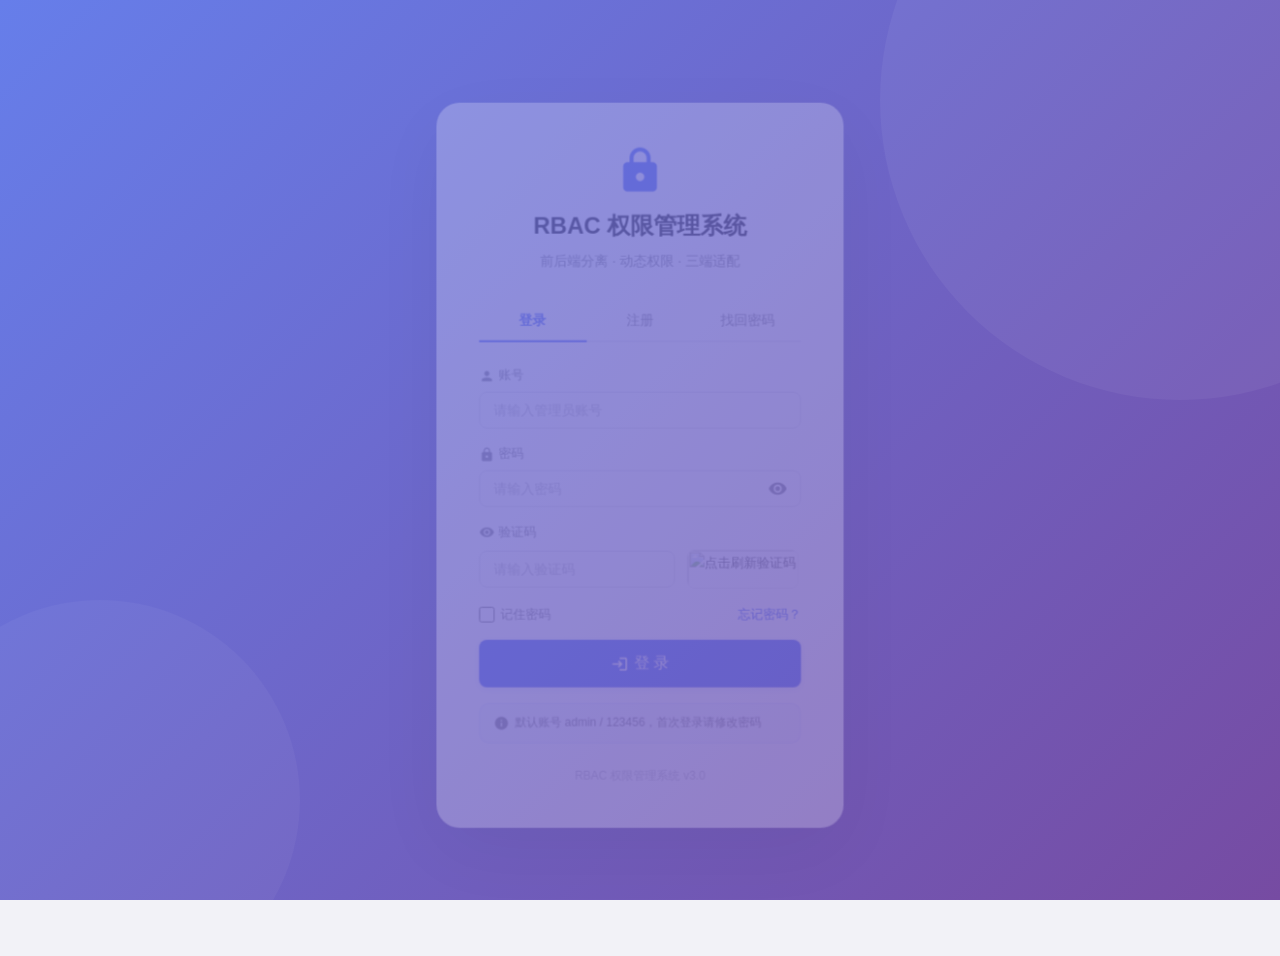
==== pages/home.html @ 3a27c54c "refactor: pc-pages.js 拆分为 7 个独立模块 原 pc-pages.js (1052行) 拆分为：   pc-core.js    — 共享状态、分页器、初始化   pc-hom" ====
<!DOCTYPE html>
<html lang="zh-CN">
<head>
  <meta charset="UTF-8">
  <meta name="viewport" content="width=device-width, initial-scale=1.0, maximum-scale=1.0, user-scalable=no, viewport-fit=cover">
  <meta name="mobile-web-app-capable" content="yes">
  <meta name="apple-mobile-web-app-capable" content="yes">
  <meta name="apple-mobile-web-app-status-bar-style" content="black-translucent">
  <meta name="format-detection" content="telephone=no">
  <title>RBAC 权限管理系统</title>
  <meta http-equiv="Cache-Control" content="no-cache, no-store, must-revalidate">
  <meta http-equiv="Pragma" content="no-cache">
  <meta http-equiv="Expires" content="0">
  <link rel="stylesheet" href="../assets/css/material-icons.css?v=3.0.0">
  <link rel="stylesheet" href="../assets/css/global.css?v=3.0.0">
  <link rel="stylesheet" href="../assets/css/pc.css?v=3.0.0">
  <link rel="stylesheet" href="../assets/css/app.css?v=3.0.0">
  <link rel="stylesheet" href="../assets/css/themes.css?v=3.0.0">
  <script src="../assets/js/apexcharts.min.js"></script>
</head>
<body>

<!-- PC / Pad 端布局 -->
<div class="pc-layout" id="pc-layout">
  <div class="sidebar-overlay" id="sidebar-overlay" onclick="closeSidebar()"></div>
  <aside class="sidebar" id="sidebar">
    <div class="sidebar-brand">
      <h2><i class="mi mi-lg">lock</i> RBAC</h2>
      <p>权限管理系统 v3.0</p>
    </div>
    <nav class="sidebar-nav" id="sidebar-nav"></nav>
    <div class="sidebar-footer">
      <div class="nav-item" onclick="logoutPC()" style="color:rgba(255,255,255,0.5)">
        <span class="nav-icon"><i class="mi mi-sm">logout</i></span><span>退出登录</span>
      </div>
    </div>
  </aside>
  <div class="main-content">
    <div class="topbar">
      <div class="topbar-left" style="display:flex;align-items:center;gap:8px"><button class="sidebar-toggle-btn" id="sidebar-toggle" onclick="toggleSidebar()"><i class="mi">menu</i></button><h1 id="page-title">系统首页</h1></div>
      <div class="topbar-right">
        <button class="theme-toggle-btn" onclick="ThemeSwitcher.toggle()" title="切换主题"><i class="mi">palette</i></button>
        <div class="user-info" id="pc-user-info">
          <div class="user-avatar" id="pc-avatar">A</div>
          <span id="pc-nickname">管理员</span>
          <i class="mi mi-sm" style="margin-left:4px;color:var(--text-tertiary)">expand_more</i>
        </div>
        <div class="user-dropdown" id="user-dropdown">
          <div class="dropdown-item" onclick="pcNavigate(\'mine\')">
            <i class="mi mi-16">account_circle</i>
            <span>个人中心</span>
          </div>
          <div class="dropdown-item" onclick="logoutPC()">
            <i class="mi mi-16" style="color:var(--danger)">logout</i>
            <span>退出登录</span>
          </div>
        </div>
      </div>
    </div>
    <div class="page-content" id="page-content">
      <div class="text-center" style="padding:48px"><div class="spinner" style="margin:0 auto"></div></div>
    </div>
  </div>
</div>

<!-- 手机端 APP 风格布局 -->
<div class="app-shell" id="app-shell">
  <div class="app-navbar">
    <div class="navbar-back" id="navbar-back" style="display:none"><i class="mi mi-light">arrow_back</i></div>
    <div class="navbar-title">首页</div>
    <div class="navbar-action" id="navbar-action" onclick="ThemeSwitcher.showMobileSheet()" style="cursor:pointer"><i class="mi mi-light" style="font-size:20px">palette</i></div>
  </div>
  <div class="app-pages" id="app-pages"></div>
  <div class="app-tabbar" id="app-tabbar"></div>
</div>

<!-- PC 端弹窗容器 -->
<div id="modal-container"></div>

<!-- PC 端主题切换面板 -->
<div class="theme-panel" id="theme-panel">
  <div class="theme-panel-title">选择主题</div>
  <div class="theme-grid" id="theme-grid"></div>
</div>

<script src="../assets/js/core.js?v=3.1.0"></script>
<script src="../assets/js/shared-ops.js?v=3.1.0"></script>
<script src="../assets/js/shared-utils.js?v=3.1.0"></script>
<script src="../assets/js/theme-switcher.js?v=3.1.0"></script>
<script src="../assets/js/modals.js?v=3.1.0"></script>
<script src="../assets/js/app-core.js?v=3.1.0"></script>
<script src="../assets/js/app-home.js?v=3.1.0"></script>
<script src="../assets/js/app-users.js?v=3.1.0"></script>
<script src="../assets/js/app-roles.js?v=3.1.0"></script>
<script src="../assets/js/app-routers.js?v=3.1.0"></script>
<script src="../assets/js/app-mine.js?v=3.1.0"></script>
<script src="../assets/js/app-logs.js?v=3.1.0"></script>
<script src="../assets/js/pc-core.js?v=3.1.0"></script>
<script src="../assets/js/pc-home.js?v=3.1.0"></script>
<script src="../assets/js/pc-users.js?v=3.1.0"></script>
<script src="../assets/js/pc-roles.js?v=3.1.0"></script>
<script src="../assets/js/pc-routers.js?v=3.1.0"></script>
<script src="../assets/js/pc-logs.js?v=3.1.0"></script>
<script src="../assets/js/pc-mine.js?v=3.1.0"></script>
<script src="../assets/js/pc-pages.js?v=3.1.0"></script>
<script>
(function () {
  if (window.innerWidth <= 768) return;

  // 侧边栏开关（支持 Pad 端展开/收起 + 移动端 Drawer）
  window.closeSidebar = function() {
    var sidebar = document.getElementById('sidebar');
    var overlay = document.getElementById('sidebar-overlay');
    if (sidebar) {
      sidebar.classList.remove('open');
      sidebar.classList.remove('expanded');
    }
    if (overlay) overlay.classList.remove('active');
  };
  window.toggleSidebar = function() {
    var sidebar = document.getElementById('sidebar');
    var overlay = document.getElementById('sidebar-overlay');
    if (!sidebar) return;
    var w = window.innerWidth;
    if (w <= 768) {
      // 移动端：Drawer 开关
      var isOpen = sidebar.classList.contains('open');
      if (isOpen) {
        window.closeSidebar();
      } else {
        sidebar.classList.add('open');
        if (overlay) overlay.classList.add('active');
      }
    } else if (w <= 1024) {
      // Pad 端：紧凑 ↔ 完整切换
      sidebar.classList.toggle('expanded');
    }
  };

  var currentUser = null;
  var userRouters = [];

  function init() {
    API.get('login/').then(function(res) {
      if (res.code !== 200) { window.location.href = '../index.html'; return; }
      currentUser = res.data;
      Storage.set('currentUser', currentUser);

      document.getElementById('pc-nickname').textContent = currentUser.nickname || currentUser.username;
      if (currentUser.avatar) {
        document.getElementById('pc-avatar').innerHTML = '<img src="' + escapeHtml(currentUser.avatar) + '" style="width:100%;height:100%;border-radius:50%;object-fit:cover">';
      } else {
        document.getElementById('pc-avatar').textContent = getInitial(currentUser.nickname || currentUser.username);
      }

      if (window.ModalTemplates) ModalTemplates.inject();
      if (window.ThemeSwitcher) {
        var themeGrid = document.getElementById('theme-grid');
        if (themeGrid) {
          themeGrid.innerHTML = window.ThemeSwitcher.themes.map(function (t) {
            var current = window.ThemeSwitcher.get();
            return '<div class="theme-option' + (t.id === current ? ' active' : '') + '" data-theme="' + t.id + '" onclick="ThemeSwitcher.set(\'' + t.id + '\')">'
              + '<div class="theme-dot" style="background:' + t.dot + '"></div>'
              + '<div class="theme-label">' + t.name + '</div>'
              + '</div>';
          }).join('');
        }
      }

      API.get('router/', { action: 'user' }).then(function(rRes) {
        if (rRes.code === 200) {
          userRouters = rRes.data || [];
          window._userRouters = userRouters;
          renderSidebar();
          var first = userRouters.length > 0 ? userRouters[0].router_path : 'home';
          pcNavigate(first);
        }
      });
    });
  }

  function renderSidebar() {
    document.getElementById('sidebar-nav').innerHTML = userRouters.map(function(r) {
      return '<div class="nav-item" data-page="' + r.router_path + '" onclick="pcNavigate(\'' + r.router_path + '\')">'
        + '<span class="nav-icon"><i class="mi">' + (r.icon || 'description') + '</i></span><span>' + escapeHtml(r.router_name) + '</span>'
        + '</div>';
    }).join('');
  }

  window.pcNavigate = function (page) {
    // 导航后自动收起侧边栏（Pad 收起展开态，移动端关闭 Drawer）
    if (window.innerWidth <= 768) window.closeSidebar();
    else if (window.innerWidth <= 1024) document.getElementById('sidebar').classList.remove('expanded');
    document.querySelectorAll('.nav-item').forEach(function(n) {
      n.classList.toggle('active', n.dataset.page === page);
    });
    var route = userRouters.find(function(r) { return r.router_path === page; });
    document.getElementById('page-title').textContent = route ? route.router_name : page;

    var container = document.getElementById('page-content');
    container.innerHTML = '<div class="text-center" style="padding:48px"><div class="spinner" style="margin:0 auto"></div></div>';

    var loaders = {
      home: PCPages.loadHome,
      user: PCPages.loadUser,
      role: PCPages.loadRole,
      router: PCPages.loadRouter,
      mine: PCPages.loadMine,
      log: PCPages.loadLog
    };
    if (loaders[page]) {
      loaders[page](container);
      if (window._checkIconFont) setTimeout(_checkIconFont, 50);
    } else {
      container.innerHTML =
        '<div class="page-404">'
        + '<div class="code">404</div>'
        + '<div class="title">页面不存在</div>'
        + '<div class="desc">你访问的页面不存在或已被移除，请检查地址是否正确。</div>'
        + '<div class="actions">'
        + '<button class="btn btn-primary" onclick="pcNavigate(\'home\')">' + mi('home', 'mi-18') + ' 返回首页</button>'
        + '<button class="btn btn-outline" onclick="history.back()">' + mi('arrow_back', 'mi-18') + ' 返回上一页</button>'
        + '</div></div>';
    }
  };

  window.logoutPC = function () {
    API.post('login/?action=logout').then(function() {}).catch(function() {});
    Storage.remove('currentUser');
    window.location.href = '../index.html';
  };

  init();
})();
</script>

</body>
</html>
---- assets/css/material-icons.css ----
/* Material Icons - 本地字体（离线可用） */
@font-face {
  font-family: 'Material Icons';
  font-style: normal;
  font-weight: 400;
  src: url('../fonts/MaterialIcons-Regular.woff2') format('woff2');
  font-display: block;
}

/* 字体加载失败时的 fallback：隐藏文字，由 JS 注入占位符 */
.mi {
  font-family: 'Material Icons';
  font-weight: normal;
  font-style: normal;
  font-size: 24px;
  line-height: 1;
  letter-spacing: normal;
  text-transform: none;
  display: inline-block;
  white-space: nowrap;
  word-wrap: normal;
  direction: ltr;
  -webkit-font-smoothing: antialiased;
  -moz-osx-font-smoothing: grayscale;
  pointer-events: none;
  text-rendering: optimizeLegibility;
  font-feature-settings: 'liga';
  vertical-align: middle;
  user-select: none;
}

/* 字体未加载时的 fallback 状态 */
.mi-fallback {
  font-family: inherit !important;
  font-style: normal !important;
}

.mi-sm { font-size: 20px; }
.mi-lg { font-size: 32px; }
.mi-xl { font-size: 48px; }
.mi-18 { font-size: 18px; }
.mi-16 { font-size: 16px; }
.mi-14 { font-size: 14px; }
.mi-12 { font-size: 12px; }

.mi-light { color: rgba(255,255,255,0.9); }
.mi-muted { color: var(--text-secondary, #8E8E93); }
.mi-primary { color: var(--primary, #4F6EF7); }
.mi-success { color: var(--success, #34C759); }
.mi-danger { color: var(--danger, #FF3B30); }
.mi-warning { color: var(--warning, #FF9500); }
---- assets/css/global.css ----
/* ============================================
   全局样式 v2.0 - RBAC 权限管理系统
   现代化设计 · 微交互 · 平滑动画
   ============================================ */
:root {
  --primary: #4F6EF7;
  --primary-dark: #3B5DE7;
  --primary-light: #7B95FF;
  --primary-glow: rgba(79, 110, 247, 0.15);
  --success: #34C759;
  --warning: #FF9500;
  --danger: #FF3B30;
  --info: #5AC8FA;
  --text-primary: #1C1C1E;
  --text-secondary: #8E8E93;
  --text-tertiary: #C7C7CC;
  --bg-primary: #F2F2F7;
  --bg-card: #FFFFFF;
  --bg-secondary: #F9F9FB;
  --border: #E5E5EA;
  --border-light: #F0F0F5;
  --shadow-sm: 0 1px 3px rgba(0,0,0,0.06);
  --shadow-md: 0 4px 12px rgba(0,0,0,0.08);
  --shadow-lg: 0 8px 24px rgba(0,0,0,0.12);
  --shadow-glow: 0 4px 20px rgba(79,110,247,0.2);
  --radius-sm: 8px;
  --radius-md: 12px;
  --radius-lg: 16px;
  --radius-xl: 20px;
  --safe-top: env(safe-area-inset-top, 0px);
  --safe-bottom: env(safe-area-inset-bottom, 0px);
  --font: -apple-system, BlinkMacSystemFont, 'Segoe UI', 'PingFang SC', 'Hiragino Sans GB', 'Microsoft YaHei', sans-serif;
  --transition-fast: 0.15s ease;
  --transition-normal: 0.25s ease;
  --transition-smooth: 0.35s cubic-bezier(0.4, 0, 0.2, 1);
}

* {
  margin: 0;
  padding: 0;
  box-sizing: border-box;
  -webkit-tap-highlight-color: transparent;
}

html, body {
  font-family: var(--font);
  font-size: 14px;
  color: var(--text-primary);
  background: var(--bg-primary);
  line-height: 1.6;
  -webkit-font-smoothing: antialiased;
  -moz-osx-font-smoothing: grayscale;
  overflow-x: hidden;
  min-height: 100vh;
}

a { color: var(--primary); text-decoration: none; }
img { max-width: 100%; display: block; }

/* ========== 通用按钮 ========== */
.btn {
  display: inline-flex;
  align-items: center;
  justify-content: center;
  gap: 6px;
  padding: 10px 20px;
  border: none;
  border-radius: var(--radius-sm);
  font-size: 14px;
  font-weight: 500;
  cursor: pointer;
  transition: all var(--transition-normal);
  font-family: var(--font);
  outline: none;
  user-select: none;
  position: relative;
  overflow: hidden;
}
.btn::after {
  content: '';
  position: absolute;
  inset: 0;
  background: rgba(255,255,255,0);
  transition: background var(--transition-fast);
}
.btn:active { transform: scale(0.96); }
.btn:active::after { background: rgba(0,0,0,0.05); }

.btn-primary {
  background: var(--primary);
  color: var(--bg-card);
  box-shadow: 0 2px 8px var(--primary-glow);
}
.btn-primary:hover {
  background: var(--primary-dark);
  box-shadow: 0 4px 16px rgba(79,110,247,0.4);
  transform: translateY(-1px);
}
.btn-primary:active { transform: translateY(0) scale(0.96); }

.btn-success { background: var(--success); color: var(--bg-card); }
.btn-danger {
  background: var(--danger);
  color: var(--bg-card);
  box-shadow: 0 2px 8px rgba(255,59,48,0.25);
}
.btn-danger:hover { box-shadow: 0 4px 16px rgba(255,59,48,0.35); transform: translateY(-1px); }
.btn-warning { background: var(--warning); color: var(--bg-card); }
.btn-outline {
  background: transparent;
  border: 1.5px solid var(--border);
  color: var(--text-primary);
  box-shadow: none;
}
.btn-outline:hover {
  border-color: var(--primary);
  color: var(--primary);
  background: var(--primary-glow);
}
.btn-sm { padding: 6px 12px; font-size: 12px; }
.btn-lg { padding: 14px 28px; font-size: 16px; }
.btn-block { width: 100%; }

/* ========== 表单 ========== */
.form-group { margin-bottom: 16px; }
.form-label {
  display: block;
  font-size: 13px;
  font-weight: 500;
  color: var(--text-secondary);
  margin-bottom: 6px;
}
.form-input, .form-select, .form-textarea {
  width: 100%;
  padding: 10px 14px;
  border: 1.5px solid var(--border);
  border-radius: var(--radius-sm);
  font-size: 14px;
  font-family: var(--font);
  color: var(--text-primary);
  background: var(--bg-card);
  outline: none;
  transition: border-color var(--transition-normal), box-shadow var(--transition-normal);
}
.form-input:focus, .form-select:focus, .form-textarea:focus {
  border-color: var(--primary);
  box-shadow: 0 0 0 3px var(--primary-glow);
}
.form-input::placeholder { color: var(--text-tertiary); }
.form-textarea { min-height: 80px; resize: vertical; }

/* ========== 表格 ========== */
.table-wrap { overflow-x: auto; }
table {
  width: 100%;
  border-collapse: collapse;
  background: var(--bg-card);
  border-radius: var(--radius-md);
  overflow: hidden;
}
th, td {
  padding: 12px 16px;
  text-align: left;
  border-bottom: 1px solid var(--border-light);
}
th {
  background: var(--bg-secondary);
  font-weight: 600;
  font-size: 13px;
  color: var(--text-secondary);
  letter-spacing: 0.3px;
}
td { font-size: 14px; }
tr:last-child td { border-bottom: none; }
tr { transition: background var(--transition-fast); }
tr:hover td { background: rgba(79,110,247,0.03); }

/* ========== 状态标签 ========== */
.badge {
  display: inline-flex;
  align-items: center;
  padding: 3px 10px;
  border-radius: 20px;
  font-size: 12px;
  font-weight: 500;
  white-space: nowrap;
}
.badge-success { background: rgba(52,199,89,0.12); color: var(--success); }
.badge-danger { background: rgba(255,59,48,0.12); color: var(--danger); }
.badge-warning { background: rgba(255,149,0,0.12); color: var(--warning); }
.badge-info { background: rgba(90,200,250,0.12); color: var(--info); }

/* ========== 弹窗遮罩 ========== */
.modal-overlay {
  position: fixed;
  top: 0; left: 0; right: 0; bottom: 0;
  background: rgba(0,0,0,0.4);
  backdrop-filter: blur(8px);
  -webkit-backdrop-filter: blur(8px);
  z-index: 1000;
  display: none;
  align-items: center;
  justify-content: center;
  opacity: 0;
  transition: opacity var(--transition-smooth);
}
.modal-overlay.show { display: flex; opacity: 1; }

.modal {
  background: var(--bg-card);
  border-radius: var(--radius-lg);
  width: 90%;
  max-width: 480px;
  max-height: 85vh;
  overflow: hidden;
  display: flex;
  flex-direction: column;
  box-shadow: var(--shadow-lg);
  transform: scale(0.92) translateY(10px);
  transition: transform var(--transition-smooth);
}
.modal-overlay.show .modal { transform: scale(1) translateY(0); }

.modal-header {
  display: flex;
  align-items: center;
  justify-content: space-between;
  padding: 20px 20px 0;
  flex-shrink: 0;
}
.modal-header h3 { font-size: 18px; font-weight: 600; }
.modal-close {
  width: 32px; height: 32px;
  border: none;
  background: var(--bg-primary);
  border-radius: 50%;
  cursor: pointer;
  font-size: 16px;
  display: flex;
  align-items: center;
  justify-content: center;
  color: var(--text-secondary);
  transition: all var(--transition-fast);
}
.modal-close:hover { background: var(--border); transform: rotate(90deg); }
.modal-body { padding: 20px; overflow-y: auto; flex: 1; }
.modal-footer {
  padding: 0 20px 20px;
  display: flex;
  gap: 10px;
  justify-content: flex-end;
  flex-shrink: 0;
}

/* ========== Toast 提示 ========== */
.toast-container {
  position: fixed;
  top: 80px;
  left: 50%;
  transform: translateX(-50%);
  z-index: 9999;
}
.toast {
  background: rgba(0,0,0,0.8);
  color: var(--bg-card);
  padding: 10px 24px;
  border-radius: 24px;
  font-size: 14px;
  white-space: nowrap;
  animation: toastIn 0.35s cubic-bezier(0.4, 0, 0.2, 1), toastOut 0.3s ease 1.7s forwards;
  margin-bottom: 8px;
  box-shadow: 0 4px 16px rgba(0,0,0,0.2);
}
@keyframes toastIn {
  from { opacity: 0; transform: translateY(-16px) scale(0.9); }
  to { opacity: 1; transform: translateY(0) scale(1); }
}
@keyframes toastOut {
  from { opacity: 1; }
  to { opacity: 0; transform: translateY(-8px); }
}

/* ========== Loading ========== */
.loading-mask {
  position: fixed;
  top: 0; left: 0; right: 0; bottom: 0;
  background: var(--bg-primary);
  opacity: 0.6;
  backdrop-filter: blur(4px);
  z-index: 9998;
  display: none;
  align-items: center;
  justify-content: center;
}
.loading-mask.show { display: flex; }

.spinner {
  width: 36px; height: 36px;
  border: 3px solid var(--border);
  border-top-color: var(--primary);
  border-radius: 50%;
  animation: spin 0.8s linear infinite;
}
@keyframes spin { to { transform: rotate(360deg); } }

/* ========== 分页 ========== */
.pagination {
  display: flex;
  align-items: center;
  justify-content: center;
  gap: 8px;
  padding: 16px 0;
}
.pagination button {
  min-width: 36px;
  height: 36px;
  border: 1px solid var(--border);
  background: var(--bg-card);
  border-radius: var(--radius-sm);
  cursor: pointer;
  font-size: 14px;
  transition: all var(--transition-normal);
}
.pagination button:hover:not(:disabled) {
  border-color: var(--primary);
  color: var(--primary);
}
.pagination button.active {
  background: var(--primary);
  color: var(--bg-card);
  border-color: var(--primary);
}
.pagination button:disabled {
  opacity: 0.4;
  cursor: not-allowed;
}

/* ========== 工具类 ========== */
.flex { display: flex; }
.flex-col { flex-direction: column; }
.flex-wrap { flex-wrap: wrap; }
.items-center { align-items: center; }
.justify-between { justify-content: space-between; }
.justify-center { justify-content: center; }
.gap-8 { gap: 8px; }
.gap-12 { gap: 12px; }
.gap-16 { gap: 16px; }
.text-center { text-align: center; }
.text-sm { font-size: 12px; }
.text-secondary { color: var(--text-secondary); }
.mt-8 { margin-top: 8px; }
.mt-16 { margin-top: 16px; }
.mt-24 { margin-top: 24px; }
.mb-16 { margin-bottom: 16px; }
.hidden { display: none !important; }

/* ========== 操作按钮组 ========== */
.action-btns {
  display: flex;
  gap: 6px;
  flex-wrap: wrap;
}
.action-btns .btn { padding: 4px 10px; font-size: 12px; }

/* ========== 图标选择器 ========== */
.icon-pick-grid {
  display: grid;
  grid-template-columns: repeat(8, 1fr);
  gap: 6px;
  overflow: hidden;
}
.icon-pick-item {
  display: flex;
  align-items: center;
  justify-content: center;
  height: 40px;
  min-width: 0;
  overflow: hidden;
  border-radius: var(--radius-sm);
  border: 1.5px solid var(--border-light);
  cursor: pointer;
  transition: all 0.15s;
  font-size: 18px;
  color: var(--text-secondary);
  background: var(--bg-card);
}
.icon-pick-item:hover {
  border-color: var(--primary);
  color: var(--primary);
  background: var(--primary-glow);
  transform: scale(1.08);
}
.icon-pick-item.active {
  border-color: var(--primary);
  background: var(--primary);
  color: #fff;
  box-shadow: 0 2px 8px rgba(79,110,247,0.3);
}
.icon-pick-trigger {
  display: flex;
  align-items: center;
  gap: 8px;
  padding: 10px 14px;
  border: 1.5px solid var(--border);
  border-radius: var(--radius-sm);
  cursor: pointer;
  font-size: 14px;
  color: var(--text-primary);
  background: var(--bg-card);
  transition: all 0.15s;
}
.icon-pick-trigger:hover {
  border-color: var(--primary);
  background: var(--primary-glow);
}
.icon-pick-trigger i { font-size: 20px; }

/* ========== 选中态高亮 ========== */
::selection {
  background: var(--primary);
  color: #fff;
}

/* ========== 主题切换器 ========== */
.theme-toggle-btn {
  background: transparent;
  border: none;
  color: var(--text-secondary);
  cursor: pointer;
  padding: 8px;
  border-radius: var(--radius-sm);
  transition: all var(--transition-fast);
  display: flex;
  align-items: center;
  justify-content: center;
}
.theme-toggle-btn:hover {
  background: var(--bg-secondary);
  color: var(--primary);
}
.theme-toggle-btn:active {
  transform: scale(0.95);
}

/* ========== 用户下拉菜单 ========== */
.user-info {
  display: flex;
  align-items: center;
  gap: 8px;
  padding: 6px 12px;
  border-radius: var(--radius-md);
  cursor: pointer;
  transition: all var(--transition-fast);
  position: relative;
}
.user-info:hover {
  background: var(--bg-secondary);
}
.user-dropdown {
  position: absolute;
  top: calc(100% + 8px);
  right: 0;
  background: var(--bg-card);
  border-radius: var(--radius-md);
  box-shadow: var(--shadow-lg);
  min-width: 160px;
  padding: 8px;
  opacity: 0;
  visibility: hidden;
  transform: translateY(-8px);
  transition: all var(--transition-smooth);
  z-index: 1000;
  border: 1px solid var(--border-light);
}
.user-info:hover .user-dropdown,
.user-dropdown:hover,
.user-info .user-dropdown.show {
  opacity: 1;
  visibility: visible;
  transform: translateY(0);
}
.dropdown-item {
  display: flex;
  align-items: center;
  gap: 10px;
  padding: 10px 12px;
  border-radius: var(--radius-sm);
  cursor: pointer;
  transition: all var(--transition-fast);
  font-size: 14px;
  color: var(--text-primary);
}
.dropdown-item:hover {
  background: var(--bg-secondary);
  transform: translateX(2px);
}
.dropdown-item i {
  flex-shrink: 0;
}
---- assets/css/pc.css ----
/* ============================================
   PC / Pad 端样式 v2.0
   现代化侧边栏 · 平滑过渡 · 精致细节
   ============================================ */

.app-tabbar,
.app-statusbar,
.app-navbar,
.mobile-only { display: none !important; }

/* ========== PC 布局容器 ========== */
.pc-layout {
  display: flex;
  min-height: 100vh;
}

/* ========== 侧边栏 ========== */
.sidebar {
  width: 260px;
  background: linear-gradient(180deg, #0f0f23 0%, #1a1a3e 50%, #16213e 100%);
  color: #fff;
  display: flex;
  flex-direction: column;
  position: fixed;
  top: 0;
  left: 0;
  bottom: 0;
  z-index: 100;
  transition: width 0.3s cubic-bezier(0.4, 0, 0.2, 1);
  box-shadow: 4px 0 24px rgba(0,0,0,0.15);
}

.sidebar-brand {
  padding: 28px 24px;
  border-bottom: 1px solid rgba(255,255,255,0.06);
  position: relative;
}
.sidebar-brand::after {
  content: '';
  position: absolute;
  bottom: 0;
  left: 24px;
  right: 24px;
  height: 1px;
  background: linear-gradient(90deg, transparent, rgba(255,255,255,0.1), transparent);
}
.sidebar-brand h2 {
  font-size: 20px;
  font-weight: 700;
  letter-spacing: 0.5px;
  background: linear-gradient(135deg, #fff, rgba(255,255,255,0.7));
  -webkit-background-clip: text;
  -webkit-text-fill-color: transparent;
  background-clip: text;
}
.sidebar-brand p {
  font-size: 12px;
  color: rgba(255,255,255,0.35);
  margin-top: 4px;
}

.sidebar-nav {
  flex: 1;
  padding: 16px 12px;
  overflow-y: auto;
  scrollbar-width: none;
}
.sidebar-nav::-webkit-scrollbar { display: none; }

.nav-item {
  display: flex;
  align-items: center;
  gap: 12px;
  padding: 12px 16px;
  border-radius: var(--radius-sm);
  color: rgba(255,255,255,0.55);
  cursor: pointer;
  transition: all 0.2s cubic-bezier(0.4, 0, 0.2, 1);
  margin-bottom: 4px;
  font-size: 14px;
  font-weight: 500;
  user-select: none;
  position: relative;
}
.nav-item:hover {
  background: rgba(255,255,255,0.06);
  color: rgba(255,255,255,0.9);
}
.nav-item.active {
  background: var(--primary);
  color: #fff;
  box-shadow: 0 4px 16px rgba(79,110,247,0.4);
}
.nav-item.active::before {
  content: '';
  position: absolute;
  left: -12px;
  top: 50%;
  transform: translateY(-50%);
  width: 4px;
  height: 24px;
  background: var(--primary-light);
  border-radius: 0 4px 4px 0;
}
.nav-item .nav-icon {
  font-size: 18px;
  width: 24px;
  text-align: center;
  transition: transform 0.2s;
}
.nav-item:hover .nav-icon { transform: scale(1.1); }

.sidebar-footer {
  padding: 16px;
  border-top: 1px solid rgba(255,255,255,0.06);
}

/* ========== 主内容区 ========== */
.main-content {
  flex: 1;
  margin-left: 260px;
  min-height: 100vh;
  display: flex;
  flex-direction: column;
  transition: margin-left 0.3s;
}

/* ========== 顶部栏 ========== */
.topbar {
  height: 68px;
  background: rgba(255,255,255,0.85);
  backdrop-filter: blur(12px);
  -webkit-backdrop-filter: blur(12px);
  border-bottom: 1px solid var(--border-light);
  display: flex;
  align-items: center;
  justify-content: space-between;
  padding: 0 28px;
  position: sticky;
  top: 0;
  z-index: 50;
}
.topbar-left h1 {
  font-size: 18px;
  font-weight: 600;
  color: var(--text-primary);
}
.topbar-right {
  display: flex;
  align-items: center;
  gap: 16px;
}
.user-info {
  display: flex;
  align-items: center;
  gap: 10px;
  padding: 6px 14px;
  border-radius: var(--radius-sm);
  cursor: pointer;
  transition: background var(--transition-fast);
  position: relative;
}
.user-info:hover { background: var(--bg-primary); }
.user-avatar {
  width: 36px; height: 36px;
  border-radius: 50%;
  background: linear-gradient(135deg, var(--primary), var(--primary-light));
  color: #fff;
  display: flex;
  align-items: center;
  justify-content: center;
  font-weight: 600;
  font-size: 14px;
  box-shadow: 0 2px 8px rgba(79,110,247,0.25);
}

/* ========== 内容区 ========== */
.page-content {
  flex: 1;
  padding: 28px;
  animation: fadeInUp 0.4s ease;
}
@keyframes fadeInUp {
  from { opacity: 0; transform: translateY(8px); }
  to { opacity: 1; transform: translateY(0); }
}

/* ========== 页面标题区 ========== */
.page-header {
  display: flex;
  align-items: center;
  justify-content: space-between;
  margin-bottom: 24px;
  flex-wrap: wrap;
  gap: 12px;
}
.page-header h2 {
  font-size: 24px;
  font-weight: 700;
  background: linear-gradient(135deg, var(--text-primary), var(--text-secondary));
  -webkit-background-clip: text;
  -webkit-text-fill-color: transparent;
  background-clip: text;
}
.page-header .subtitle {
  font-size: 13px;
  color: var(--text-secondary);
  margin-top: 2px;
}

/* ========== 搜索筛选区 ========== */
.search-bar {
  display: flex;
  align-items: center;
  gap: 12px;
  margin-bottom: 16px;
  flex-wrap: wrap;
}
.search-bar .form-input { max-width: 280px; }

/* ========== 卡片 ========== */
.card {
  background: var(--bg-card);
  border-radius: var(--radius-md);
  box-shadow: var(--shadow-sm);
  overflow: hidden;
  transition: box-shadow var(--transition-normal);
}
.card:hover { box-shadow: var(--shadow-md); }
.card-header {
  padding: 16px 20px;
  border-bottom: 1px solid var(--border-light);
  font-weight: 600;
  font-size: 15px;
}
.card-body { padding: 20px; }

/* ========== 统计卡片 ========== */
.stats-grid {
  display: grid;
  grid-template-columns: repeat(auto-fill, minmax(200px, 1fr));
  gap: 16px;
  margin-bottom: 24px;
}
.stat-card {
  background: var(--bg-card);
  border-radius: var(--radius-md);
  padding: 24px;
  box-shadow: var(--shadow-sm);
  transition: all 0.3s cubic-bezier(0.4, 0, 0.2, 1);
  position: relative;
  overflow: hidden;
}
.stat-card::before {
  content: '';
  position: absolute;
  top: 0; left: 0; right: 0;
  height: 3px;
  background: linear-gradient(90deg, var(--primary), var(--primary-light));
  opacity: 0;
  transition: opacity var(--transition-normal);
}
.stat-card:hover {
  transform: translateY(-2px);
  box-shadow: var(--shadow-md);
}
.stat-card:hover::before { opacity: 1; }
.stat-card .stat-icon {
  font-size: 28px;
  margin-bottom: 8px;
}
.stat-card .stat-value {
  font-size: 32px;
  font-weight: 700;
  color: var(--text-primary);
  line-height: 1;
}
.stat-card .stat-label {
  font-size: 13px;
  color: var(--text-secondary);
  margin-top: 6px;
}

/* ========== 树形权限选择器 ========== */
.tree-selector { max-height: 300px; overflow-y: auto; }
.tree-item {
  display: flex;
  align-items: center;
  gap: 10px;
  padding: 10px 12px;
  border-radius: var(--radius-sm);
  cursor: pointer;
  transition: background var(--transition-fast);
}
.tree-item:hover { background: var(--bg-primary); }
.tree-item input[type="checkbox"] {
  width: 18px; height: 18px;
  accent-color: var(--primary);
  cursor: pointer;
}

/* ========== 下拉菜单 ========== */
.dropdown {
  position: relative;
  display: inline-block;
}
.dropdown-menu {
  position: absolute;
  top: 100%;
  right: 0;
  min-width: 140px;
  background: var(--bg-card);
  border-radius: var(--radius-sm);
  box-shadow: var(--shadow-lg);
  padding: 4px 0;
  z-index: 200;
  display: none;
  animation: dropdownIn 0.2s ease;
}
.dropdown-menu.show { display: block; }
@keyframes dropdownIn {
  from { opacity: 0; transform: translateY(-4px); }
  to { opacity: 1; transform: translateY(0); }
}
.dropdown-item {
  padding: 10px 16px;
  font-size: 14px;
  cursor: pointer;
  transition: background var(--transition-fast);
}
.dropdown-item:hover { background: var(--bg-primary); }

/* ========== 登录页 ========== */
.login-page {
  min-height: 100vh;
  display: flex;
  align-items: center;
  justify-content: center;
  background: linear-gradient(135deg, #667eea 0%, #764ba2 100%);
  padding: 20px;
}
.login-card {
  background: var(--bg-card);
  border-radius: var(--radius-xl);
  padding: 40px;
  width: 100%;
  max-width: 420px;
  box-shadow: 0 20px 60px rgba(0,0,0,0.15);
}
.login-card h2 {
  text-align: center;
  font-size: 24px;
  margin-bottom: 8px;
}
.login-card .login-subtitle {
  text-align: center;
  color: var(--text-secondary);
  font-size: 14px;
  margin-bottom: 32px;
}
.login-card .btn-primary { margin-top: 8px; }

/* ========== Pad 自适应：紧凑侧边栏 64px ========== */
@media (max-width: 1024px) and (min-width: 769px) {
  .sidebar { width: 64px; }
  .sidebar-brand h2 { font-size: 0; }
  .sidebar-brand p { display: none; }
  .nav-item span:not(.nav-icon) { display: none; }
  .nav-item { justify-content: center; padding: 12px; }
  .nav-item.active::before { display: none; }
  .main-content { margin-left: 64px; }
  .page-content { padding: 16px; }
  .stats-grid { grid-template-columns: repeat(2, 1fr); }
  /* Pad 端展开按钮 */
  .sidebar-toggle-btn {
    display: flex !important;
  }
  /* Pad 端展开为完整侧边栏 */
  .sidebar.expanded {
    width: 280px;
  }
  .sidebar.expanded .sidebar-brand h2 { font-size: 20px; }
  .sidebar.expanded .sidebar-brand p { display: block; }
  .sidebar.expanded .nav-item span:not(.nav-icon) { display: inline; }
  .sidebar.expanded .nav-item { justify-content: flex-start; padding: 12px 16px; }
  .sidebar.expanded .nav-item.active::before { display: block; }
  .sidebar.expanded ~ .main-content { margin-left: 280px; }
}

/* ========== 小屏幕 ========== */
@media (max-width: 768px) {
  .pc-layout { display: none; }
  .pc-only { display: none; }
}

/* ========== 侧边栏 Drawer 模式 (≤768px, 仅移动端) ========== */
@media (max-width: 768px) {
  .sidebar {
    width: 280px;
    transform: translateX(-100%);
    transition: transform 0.3s cubic-bezier(0.4, 0, 0.2, 1);
    z-index: 200;
  }
  .sidebar.open {
    transform: translateX(0);
  }
  .main-content {
    margin-left: 0;
  }
  .sidebar-overlay {
    position: fixed;
    top: 0; left: 0; right: 0; bottom: 0;
    background: rgba(0,0,0,0.45);
    z-index: 199;
    opacity: 0;
    pointer-events: none;
    transition: opacity 0.3s ease;
  }
  .sidebar-overlay.active {
    opacity: 1;
    pointer-events: auto;
  }
  .sidebar-toggle-btn {
    display: flex !important;
  }
}

/* 默认隐藏 hamburger 按钮 */
.sidebar-toggle-btn {
  display: none !important;
  align-items: center;
  justify-content: center;
  width: 40px;
  height: 40px;
  border: none;
  background: transparent;
  color: var(--text-primary);
  font-size: 24px;
  cursor: pointer;
  border-radius: var(--radius-sm);
  transition: background var(--transition-fast);
  -webkit-tap-highlight-color: transparent;
}
.sidebar-toggle-btn:hover {
  background: var(--bg-primary);
}

/* 注：Pad 端（769-1024px）使用上方紧凑侧边栏 64px，点击汉堡按钮展开为 280px */
/* 移动端 Drawer 模式由下方 @media (max-width: 768px) 控制 */

/* ========== 批量操作栏 ========== */
.batch-bar {
  display: flex;
  align-items: center;
  gap: 12px;
  padding: 12px 16px;
  background: var(--primary-glow);
  border: 1px solid rgba(79,110,247,0.2);
  border-radius: var(--radius-md);
  margin-bottom: 16px;
  animation: fadeInUp 0.3s ease;
}
.batch-bar.hidden { display: none; }
.batch-bar .batch-count {
  font-size: 13px;
  color: var(--text-secondary);
  flex: 1;
}
.batch-bar .batch-count strong { color: var(--primary); }

/* ========== 404 页面 ========== */
.page-404 {
  display: flex;
  flex-direction: column;
  align-items: center;
  justify-content: center;
  padding: 60px 24px;
  text-align: center;
  min-height: 60vh;
  animation: fadeInUp 0.5s ease;
}
.page-404 .code {
  font-size: 120px;
  font-weight: 800;
  background: linear-gradient(135deg, var(--primary), var(--primary-light));
  -webkit-background-clip: text;
  -webkit-text-fill-color: transparent;
  background-clip: text;
  line-height: 1;
  margin-bottom: 16px;
  letter-spacing: -4px;
}
.page-404 .title {
  font-size: 24px;
  font-weight: 700;
  color: var(--text-primary);
  margin-bottom: 8px;
}
.page-404 .desc {
  font-size: 15px;
  color: var(--text-secondary);
  margin-bottom: 32px;
  max-width: 400px;
}
.page-404 .actions {
  display: flex;
  gap: 12px;
  flex-wrap: wrap;
  justify-content: center;
}
@media (max-width: 768px) {
  .page-404 .code { font-size: 80px; }
  .page-404 .title { font-size: 20px; }
}

/* ========== 权限级别样式 ========== */
.perm-row {
  display: flex !important;
  align-items: center;
  justify-content: space-between;
  padding: 8px 12px !important;
  gap: 12px;
  flex-wrap: nowrap;
}
.perm-row-header {
  display: flex;
  align-items: center;
  gap: 8px;
  min-width: 0;
  flex-shrink: 1;
}
.perm-router-name {
  white-space: nowrap;
  overflow: hidden;
  text-overflow: ellipsis;
}
.perm-badges {
  display: flex;
  gap: 6px;
  flex-shrink: 0;
}
.perm-badge {
  display: inline-flex;
  align-items: center;
  gap: 3px;
  padding: 2px 8px;
  border-radius: 6px;
  font-size: 12px;
  cursor: pointer;
  user-select: none;
  transition: all 0.15s;
  white-space: nowrap;
}
.perm-badge input[type="checkbox"] {
  width: 13px;
  height: 13px;
  margin: 0;
  cursor: pointer;
}
.perm-view  { background: rgba(0,122,255,0.08); color: var(--primary, #007aff); }
.perm-edit  { background: rgba(255,149,0,0.08); color: var(--warning, #ff9500); }
.perm-delete { background: rgba(255,59,48,0.08); color: var(--danger, #ff3b30); }
.perm-badge:has(input:checked) { font-weight: 600; }
.perm-view:has(input:checked)  { background: rgba(0,122,255,0.18); }
.perm-edit:has(input:checked)  { background: rgba(255,149,0,0.18); }
.perm-delete:has(input:checked) { background: rgba(255,59,48,0.18); }
.perm-badge:has(input:disabled) { opacity: 0.5; cursor: default; }

/* 角色列表权限标签 */
.perm-badge-view   { background: rgba(0,122,255,0.15); color: var(--primary, #007aff); padding: 0 4px; border-radius: 3px; }
.perm-badge-edit   { background: rgba(255,149,0,0.15); color: var(--warning, #ff9500); padding: 0 4px; border-radius: 3px; }
.perm-badge-delete { background: rgba(255,59,48,0.15); color: var(--danger, #ff3b30); padding: 0 4px; border-radius: 3px; }

/* 角色弹窗搜索 */
#form-role-router-search {
  margin-bottom: 8px;
}

/* ========== 头像上传 ========== */
.avatar-hover-mask {
  position: absolute;
  inset: 0;
  border-radius: 50%;
  background: rgba(0,0,0,0.4);
  color: #fff;
  display: flex;
  align-items: center;
  justify-content: center;
  opacity: 0;
  transition: opacity 0.2s;
}
.avatar-wrap:hover .avatar-hover-mask { opacity: 1; }

/* 顶栏头像支持图片 */
#pc-avatar img {
  width: 100%;
  height: 100%;
  border-radius: 50%;
  object-fit: cover;
}
---- assets/css/app.css ----
/* ============================================
   手机端 APP 风格样式 v2.0
   高仿 iOS/Android 原生应用体验
   ============================================ */

@media (min-width: 769px) {
  .mobile-only { display: none !important; }
  .app-shell { display: none !important; }
}

@media (max-width: 768px) {
  html, body {
    overflow: hidden;
    position: fixed;
    width: 100%;
    height: 100%;
    background: var(--bg-primary);
  }

  .pc-layout, .login-page.pc-login { display: none !important; }

  /* ========== APP 外壳 ========== */
  .app-shell {
    display: flex !important;
    flex-direction: column;
    height: 100vh;
    height: 100dvh;
    background: var(--bg-primary);
    position: relative;
    overflow: hidden;
  }

  /* ========== 顶部导航栏 ========== */
  .app-navbar {
    display: flex !important;
    height: 52px;
    background: var(--primary);
    align-items: center;
    justify-content: center;
    padding: 0 16px;
    padding-top: var(--safe-top);
    flex-shrink: 0;
    position: relative;
    box-shadow: 0 2px 12px rgba(0,0,0,0.15);
  }
  .app-navbar .navbar-title {
    color: #fff;
    font-size: 17px;
    font-weight: 600;
    letter-spacing: 0.3px;
  }
  .app-navbar .navbar-back {
    position: absolute;
    left: 8px;
    top: 50%;
    transform: translateY(-50%);
    color: var(--bg-card);
    font-size: 28px;
    font-weight: 300;
    cursor: pointer;
    padding: 8px 12px;
    line-height: 1;
    user-select: none;
    -webkit-tap-highlight-color: transparent;
    transition: opacity 0.15s;
  }
  .app-navbar .navbar-back:active { opacity: 0.6; }
  .app-navbar .navbar-action {
    position: absolute;
    right: 16px;
    top: 50%;
    transform: translateY(-50%);
    color: var(--bg-card);
    font-size: 14px;
    cursor: pointer;
    padding: 4px 8px;
  }

  /* ========== 页面容器 ========== */
  .app-pages {
    flex: 1;
    overflow: hidden;
    position: relative;
  }
  .app-page {
    position: absolute;
    top: 0; left: 0; right: 0; bottom: 0;
    overflow-y: auto;
    overflow-x: hidden;
    -webkit-overflow-scrolling: touch;
    background: var(--bg-primary);
    transform: translateX(100%);
    transition: transform 0.35s cubic-bezier(0.32, 0.72, 0, 1);
    will-change: transform;
    z-index: 0;
  }
  .app-page.active {
    transform: translateX(0);
    z-index: 10;
  }
  .app-page.slide-out {
    transform: translateX(-30%);
    z-index: 1;
  }

  .app-page-content {
    padding: 14px 16px;
    padding-bottom: calc(20px + 60px + var(--safe-bottom));
    min-height: 100%;
  }

  /* ========== 底部 TabBar ========== */
  .app-tabbar {
    display: flex !important;
    align-items: center;
    justify-content: space-around;
    height: 54px;
    padding-bottom: var(--safe-bottom);
    background: var(--tabbar-bg);
    backdrop-filter: blur(20px);
    -webkit-backdrop-filter: blur(20px);
    border-top: 0.5px solid var(--tabbar-border);
    flex-shrink: 0;
    z-index: 50;
  }
  .tab-item {
    flex: 1;
    display: flex;
    flex-direction: column;
    align-items: center;
    justify-content: center;
    gap: 3px;
    cursor: pointer;
    user-select: none;
    padding: 6px 0;
    transition: all 0.2s;
    -webkit-tap-highlight-color: transparent;
    position: relative;
  }
  .tab-item .tab-icon {
    font-size: 22px;
    transition: transform 0.25s cubic-bezier(0.4, 0, 0.2, 1);
  }
  .tab-item .tab-label {
    font-size: 10px;
    color: var(--text-secondary);
    font-weight: 500;
    transition: color 0.2s;
  }
  .tab-item.active .tab-icon {
    transform: scale(1.2);
  }
  .tab-item.active .tab-label {
    color: var(--primary);
    font-weight: 600;
  }
  .tab-item:active .tab-icon {
    transform: scale(0.88);
  }

  /* ========== APP 卡片 ========== */
  .app-card {
    background: var(--bg-card);
    border-radius: var(--radius-lg);
    padding: 16px;
    margin-bottom: 12px;
    box-shadow: 0 1px 4px rgba(0,0,0,0.04);
    transition: transform 0.2s, box-shadow 0.2s;
  }
  .app-card:active { transform: scale(0.98); }
  .app-card-header {
    display: flex;
    align-items: center;
    justify-content: space-between;
    margin-bottom: 12px;
    padding-bottom: 12px;
    border-bottom: 0.5px solid var(--border-light);
  }
  .app-card-header h3 {
    font-size: 16px;
    font-weight: 600;
  }

  /* ========== APP 列表 ========== */
  .app-list {
    background: var(--bg-card);
    border-radius: var(--radius-lg);
    overflow: hidden;
    margin-bottom: 12px;
    box-shadow: 0 1px 4px rgba(0,0,0,0.03);
  }
  .app-list-item {
    display: flex;
    align-items: center;
    padding: 14px 16px;
    border-bottom: 0.5px solid var(--border-light);
    cursor: pointer;
    transition: background 0.1s;
    gap: 12px;
  }
  .app-list-item:last-child { border-bottom: none; }
  .app-list-item:active { background: rgba(0,0,0,0.03); }
  .app-list-item .item-icon {
    font-size: 20px;
    width: 38px;
    height: 38px;
    display: flex;
    align-items: center;
    justify-content: center;
    background: rgba(79,110,247,0.08);
    border-radius: 10px;
    flex-shrink: 0;
  }
  .app-list-item .item-content { flex: 1; min-width: 0; }
  .app-list-item .item-title {
    font-size: 15px;
    font-weight: 500;
    color: var(--text-primary);
  }
  .app-list-item .item-desc {
    font-size: 12px;
    color: var(--text-secondary);
    margin-top: 2px;
    white-space: nowrap;
    overflow: hidden;
    text-overflow: ellipsis;
  }
  .app-list-item .item-arrow {
    color: var(--text-tertiary);
    font-size: 18px;
    flex-shrink: 0;
    font-weight: 300;
  }

  /* ========== APP 表单 ========== */
  .app-form {
    background: var(--bg-card);
    border-radius: var(--radius-lg);
    overflow: hidden;
    margin-bottom: 12px;
    box-shadow: 0 1px 4px rgba(0,0,0,0.03);
  }
  .app-form-item {
    display: flex;
    align-items: center;
    padding: 14px 16px;
    border-bottom: 0.5px solid var(--border-light);
    gap: 12px;
  }
  .app-form-item:last-child { border-bottom: none; }
  .app-form-item .form-label {
    width: 80px;
    flex-shrink: 0;
    font-size: 15px;
    font-weight: 500;
    color: var(--text-primary);
    margin-bottom: 0;
  }
  .app-form-item .form-input,
  .app-form-item .form-select {
    flex: 1;
    border: none;
    text-align: right;
    padding: 0;
    font-size: 15px;
    background: transparent;
    box-shadow: none;
  }
  .app-form-item .form-input:focus,
  .app-form-item .form-select:focus {
    box-shadow: none;
    border: none;
  }

  /* ========== APP 按钮 ========== */
  .app-btn {
    display: flex;
    align-items: center;
    justify-content: center;
    width: 100%;
    height: 50px;
    border: none;
    border-radius: var(--radius-lg);
    font-size: 16px;
    font-weight: 600;
    cursor: pointer;
    font-family: var(--font);
    transition: all 0.2s;
    user-select: none;
  }
  .app-btn:active { transform: scale(0.97); opacity: 0.9; }
  .app-btn-primary {
    background: var(--primary);
    color: var(--bg-card);
    box-shadow: 0 4px 12px rgba(79,110,247,0.3);
  }
  .app-btn-danger {
    background: var(--danger);
    color: var(--bg-card);
    box-shadow: 0 4px 12px rgba(255,59,48,0.25);
  }
  .app-btn-outline {
    background: var(--bg-card);
    border: 1.5px solid var(--border);
    color: var(--text-primary);
  }
  .app-btn-block { width: 100%; }
  .app-btn-sm {
    height: 36px;
    font-size: 14px;
    border-radius: var(--radius-sm);
    width: auto;
    padding: 0 20px;
  }

  /* ========== APP 底部弹出 ========== */
  .app-action-sheet-overlay {
    position: fixed;
    top: 0; left: 0; right: 0; bottom: 0;
    background: rgba(0,0,0,0.45);
    z-index: 9998;
    display: none;
    align-items: flex-end;
    justify-content: center;
    animation: fadeIn 0.25s ease;
  }
  .app-action-sheet-overlay.show { display: flex; }

  .app-action-sheet {
    position: relative;
    width: 100%;
    background: var(--bg-card);
    backdrop-filter: blur(24px);
    -webkit-backdrop-filter: blur(24px);
    border-radius: var(--radius-xl) var(--radius-xl) 0 0;
    padding-bottom: var(--safe-bottom);
    transform: translateY(100%);
    transition: transform 0.35s cubic-bezier(0.32, 0.72, 0, 1);
    max-height: 75vh;
    overflow-y: auto;
  }
  .app-action-sheet-overlay.show .app-action-sheet { transform: translateY(0); }

  .app-action-sheet .sheet-handle {
    width: 36px; height: 4px;
    background: var(--text-tertiary);
    border-radius: 2px;
    margin: 8px auto 12px;
  }
  .app-action-sheet .sheet-title {
    text-align: center;
    font-size: 17px;
    font-weight: 600;
    padding: 0 16px 14px;
  }
  .app-action-sheet .sheet-item {
    display: flex;
    align-items: center;
    justify-content: center;
    padding: 14px 16px;
    font-size: 16px;
    border-top: 0.5px solid var(--border-light);
    cursor: pointer;
    transition: background 0.1s;
  }
  .app-action-sheet .sheet-item:active { background: rgba(0,0,0,0.03); }
  .app-action-sheet .sheet-item.danger { color: var(--danger); }
  .app-action-sheet .sheet-cancel {
    margin-top: 8px;
    background: var(--bg-card);
    padding: 14px;
    text-align: center;
    font-size: 16px;
    font-weight: 600;
    cursor: pointer;
    border-top: 8px solid var(--bg-primary);
  }
  .app-action-sheet .sheet-cancel:active { background: rgba(0,0,0,0.03); }

  /* ========== APP 中心弹窗 ========== */
  .app-dialog-overlay {
    position: fixed;
    top: 0; left: 0; right: 0; bottom: 0;
    background: rgba(0,0,0,0.45);
    z-index: 9999;
    display: none;
    align-items: center;
    justify-content: center;
    padding: 24px;
    animation: fadeIn 0.2s ease;
  }
  .app-dialog-overlay.show { display: flex; }
  .app-dialog {
    width: 100%;
    max-width: 300px;
    background: var(--bg-card);
    backdrop-filter: blur(24px);
    -webkit-backdrop-filter: blur(24px);
    border-radius: 14px;
    overflow: hidden;
    text-align: center;
    animation: dialogPop 0.3s cubic-bezier(0.34, 1.56, 0.64, 1);
  }
  @keyframes dialogPop {
    from { transform: scale(0.8); opacity: 0; }
    to { transform: scale(1); opacity: 1; }
  }
  .app-dialog .dialog-title {
    font-size: 17px;
    font-weight: 600;
    padding: 20px 20px 8px;
  }
  .app-dialog .dialog-content {
    font-size: 14px;
    color: var(--text-secondary);
    padding: 0 20px 20px;
    line-height: 1.5;
  }
  .app-dialog .dialog-actions {
    display: flex;
    border-top: 0.5px solid rgba(0,0,0,0.08);
  }
  .app-dialog .dialog-btn {
    flex: 1;
    padding: 12px;
    font-size: 16px;
    border: none;
    background: transparent;
    cursor: pointer;
    font-family: var(--font);
    font-weight: 500;
    transition: background 0.1s;
  }
  .app-dialog .dialog-btn:active { background: rgba(0,0,0,0.04); }
  .app-dialog .dialog-btn.primary {
    color: var(--primary);
    font-weight: 600;
  }
  .app-dialog .dialog-btn + .dialog-btn {
    border-left: 0.5px solid rgba(0,0,0,0.08);
  }

  /* ========== APP Toast ========== */
  .app-toast {
    position: fixed;
    bottom: calc(90px + var(--safe-bottom, 0px));
    left: 50%;
    transform: translateX(-50%);
    background: rgba(0,0,0,0.8);
    color: var(--bg-card);
    padding: 10px 20px;
    border-radius: 10px;
    font-size: 14px;
    z-index: 9999;
    animation: toastSlideUp 2s ease forwards;
    white-space: nowrap;
    max-width: 80%;
    text-align: center;
    backdrop-filter: blur(12px);
    -webkit-backdrop-filter: blur(12px);
  }
  @keyframes toastSlideUp {
    0% { opacity: 0; transform: translateX(-50%) translateY(20px); }
    12% { opacity: 1; transform: translateX(-50%) translateY(0); }
    85% { opacity: 1; }
    100% { opacity: 0; transform: translateX(-50%) translateY(-8px); }
  }
  /* 多个 Toast 垂直堆叠 */
  .app-toast + .app-toast { margin-top: 8px; }

  /* ========== APP Loading ========== */
  .app-loading {
    position: fixed;
    top: 0; left: 0; right: 0; bottom: 0;
    display: none;
    align-items: center;
    justify-content: center;
    z-index: 9998;
    background: transparent;
  }
  .app-loading.show { display: flex; }
  .app-loading-inner {
    width: 80px;
    height: 80px;
    background: rgba(0,0,0,0.7);
    border-radius: 18px;
    display: flex;
    align-items: center;
    justify-content: center;
  }
  .app-loading .loading-spinner {
    width: 32px; height: 32px;
    border: 3px solid rgba(255,255,255,0.3);
    border-top-color: var(--bg-card);
    border-radius: 50%;
    animation: spin 0.7s linear infinite;
  }

  /* ========== APP 登录页 ========== */
  .app-login {
    min-height: 100vh;
    min-height: 100dvh;
    display: flex;
    flex-direction: column;
    align-items: center;
    justify-content: center;
    background: linear-gradient(180deg, var(--primary) 0%, #6C63FF 100%);
    padding: 24px;
    padding-top: calc(24px + var(--safe-top));
    padding-bottom: calc(24px + var(--safe-bottom));
  }
  .app-login .login-logo {
    font-size: 60px;
    margin-bottom: 16px;
    animation: logoFloat 3s ease-in-out infinite;
  }
  @keyframes logoFloat {
    0%, 100% { transform: translateY(0); }
    50% { transform: translateY(-8px); }
  }
  .app-login .login-title {
    color: var(--bg-card);
    font-size: 26px;
    font-weight: 700;
    margin-bottom: 8px;
    letter-spacing: 0.5px;
  }
  .app-login .login-sub {
    color: rgba(255,255,255,0.65);
    font-size: 14px;
    margin-bottom: 48px;
  }
  .app-login .login-form {
    width: 100%;
    max-width: 340px;
  }
  .app-login .login-input-wrap {
    background: rgba(var(--white-rgb),0.12);
    border-radius: 14px;
    padding: 4px;
    margin-bottom: 14px;
    display: flex;
    align-items: center;
    gap: 10px;
    border: 1px solid rgba(var(--white-rgb),0.1);
    transition: border-color 0.2s, background 0.2s;
  }
  .app-login .login-input-wrap:focus-within {
    background: rgba(var(--white-rgb),0.18);
    border-color: rgba(var(--white-rgb),0.25);
  }
  .app-login .login-input-wrap .input-icon {
    font-size: 18px;
    padding-left: 12px;
    color: rgba(var(--white-rgb),0.6);
  }
  .app-login .login-input {
    flex: 1;
    border: none;
    background: transparent;
    padding: 14px 12px 14px 0;
    font-size: 16px;
    color: var(--bg-card);
    outline: none;
    font-family: var(--font);
  }
  .app-login .login-input::placeholder { color: rgba(255,255,255,0.45); }
  .app-login .login-btn {
    width: 100%;
    height: 52px;
    border: none;
    border-radius: 14px;
    background: var(--bg-card);
    color: var(--primary);
    font-size: 17px;
    font-weight: 700;
    cursor: pointer;
    margin-top: 20px;
    font-family: var(--font);
    transition: all 0.2s;
    box-shadow: 0 4px 20px rgba(0,0,0,0.15);
  }
  .app-login .login-btn:active { transform: scale(0.97); opacity: 0.9; }

  /* ========== 用户卡片 ========== */
  .user-card-app {
    background: var(--bg-card);
    border-radius: var(--radius-lg);
    padding: 16px;
    margin-bottom: 10px;
    display: flex;
    align-items: center;
    gap: 12px;
    box-shadow: 0 1px 4px rgba(0,0,0,0.04);
    transition: transform 0.2s;
  }
  .user-card-app:active { transform: scale(0.98); }
  .user-card-app .user-avatar-app {
    width: 44px; height: 44px;
    border-radius: 50%;
    background: linear-gradient(135deg, var(--primary), var(--primary-light));
    color: var(--bg-card);
    display: flex;
    align-items: center;
    justify-content: center;
    font-weight: 600;
    font-size: 16px;
    flex-shrink: 0;
    box-shadow: 0 2px 8px rgba(79,110,247,0.25);
  }
  .user-card-app .user-info-app { flex: 1; min-width: 0; }
  .user-card-app .user-name-app {
    font-size: 15px;
    font-weight: 600;
  }
  .user-card-app .user-meta-app {
    font-size: 12px;
    color: var(--text-secondary);
    margin-top: 2px;
    white-space: nowrap;
    overflow: hidden;
    text-overflow: ellipsis;
  }
  .user-card-app .user-actions-app {
    display: flex;
    gap: 8px;
    flex-shrink: 0;
  }

  /* ========== 角色权限开关 ========== */
  .role-switch-item {
    display: flex;
    align-items: center;
    justify-content: space-between;
    padding: 12px 16px;
    border-bottom: 0.5px solid var(--border-light);
  }
  .role-switch-item:last-child { border-bottom: none; }
  .switch {
    position: relative;
    width: 51px;
    height: 31px;
    flex-shrink: 0;
  }
  .switch input { opacity: 0; width: 0; height: 0; }
  .switch .slider {
    position: absolute;
    top: 0; left: 0; right: 0; bottom: 0;
    background: var(--border);
    border-radius: 31px;
    cursor: pointer;
    transition: background 0.3s;
  }
  .switch .slider:before {
    content: '';
    position: absolute;
    width: 27px; height: 27px;
    left: 2px;
    bottom: 2px;
    background: var(--bg-card);
    border-radius: 50%;
    transition: transform 0.3s cubic-bezier(0.4, 0, 0.2, 1);
    box-shadow: 0 2px 6px rgba(0,0,0,0.15);
  }
  .switch input:checked + .slider { background: var(--success); }
  .switch input:checked + .slider:before { transform: translateX(20px); }

  /* ========== 我的页面 ========== */
  .mine-header {
    background: linear-gradient(135deg, var(--primary), #6C63FF);
    border-radius: var(--radius-xl);
    padding: 28px 24px;
    margin-bottom: 16px;
    color: #fff;
    text-align: center;
    position: relative;
    overflow: hidden;
  }
  .mine-header::before {
    content: '';
    position: absolute;
    top: -50%;
    right: -30%;
    width: 200px;
    height: 200px;
    background: rgba(var(--white-rgb),0.08);
    border-radius: 50%;
  }
  .mine-avatar {
    width: 68px; height: 68px;
    border-radius: 50%;
    background: rgba(var(--white-rgb),0.2);
    margin: 0 auto 14px;
    display: flex;
    align-items: center;
    justify-content: center;
    font-size: 28px;
    box-shadow: 0 4px 12px rgba(0,0,0,0.1);
  }
  .mine-name {
    font-size: 19px;
    font-weight: 600;
    margin-bottom: 4px;
  }
  .mine-role {
    font-size: 13px;
    opacity: 0.75;
  }

  /* ========== 统计 ========== */
  .app-stats {
    display: grid;
    grid-template-columns: repeat(2, 1fr);
    gap: 10px;
    margin-bottom: 16px;
  }
  .app-stat-card {
    background: var(--bg-card);
    border-radius: var(--radius-lg);
    padding: 18px;
    text-align: center;
    box-shadow: 0 1px 4px rgba(0,0,0,0.04);
    transition: transform 0.2s;
  }
  .app-stat-card:active { transform: scale(0.96); }
  .app-stat-card .stat-num {
    font-size: 28px;
    font-weight: 700;
    color: var(--primary);
    line-height: 1;
  }
  .app-stat-card .stat-name {
    font-size: 12px;
    color: var(--text-secondary);
    margin-top: 6px;
  }

  /* ========== 空状态 ========== */
  .empty-state {
    text-align: center;
    padding: 48px 24px;
    color: var(--text-secondary);
  }
  .empty-state .empty-icon {
    font-size: 48px;
    margin-bottom: 12px;
  }
  .empty-state p { font-size: 14px; }

  /* ========== 搜索框 ========== */
  .app-search {
    background: rgba(118,118,128,0.1);
    border-radius: 12px;
    padding: 10px 14px;
    display: flex;
    align-items: center;
    gap: 8px;
    margin-bottom: 14px;
  }
  .app-search input {
    flex: 1;
    border: none;
    background: transparent;
    font-size: 15px;
    outline: none;
    font-family: var(--font);
    color: var(--text-primary);
  }
  .app-search .search-icon {
    color: var(--text-secondary);
    font-size: 16px;
  }

  /* ========== 移动端图标选择器 ========== */
  .icon-pick-grid {
    grid-template-columns: repeat(6, 1fr);
    gap: 6px;
  }
  .icon-pick-item {
    font-size: 16px;
    border-width: 1.5px;
  }
}

/* ========== 全局动画 ========== */
@keyframes fadeIn {
  from { opacity: 0; }
  to { opacity: 1; }
}
@keyframes spin {
  to { transform: rotate(360deg); }
}

/* ========== 移动端权限级别样式 ========== */
.role-perm-item {
  padding: 10px 16px;
  border-bottom: 0.5px solid var(--border-light);
}
.role-perm-item:last-child { border-bottom: none; }
.role-perm-header {
  display: flex;
  align-items: center;
  justify-content: space-between;
}
.role-perm-header > span {
  font-size: 14px;
  flex: 1;
  min-width: 0;
  overflow: hidden;
  text-overflow: ellipsis;
  white-space: nowrap;
}
.role-perm-levels {
  display: flex;
  gap: 8px;
  margin-top: 8px;
  padding-left: 4px;
}
.perm-lv {
  display: inline-flex;
  align-items: center;
  gap: 3px;
  padding: 2px 10px;
  border-radius: 6px;
  font-size: 12px;
  cursor: pointer;
  user-select: none;
}
.perm-lv input[type="checkbox"] {
  width: 13px;
  height: 13px;
  margin: 0;
  cursor: pointer;
}
.perm-lv:nth-child(1) { background: rgba(0,122,255,0.08); color: var(--perm-view); }
.perm-lv:nth-child(2) { background: rgba(255,149,0,0.08); color: var(--perm-edit); }
.perm-lv:nth-child(3) { background: rgba(255,59,48,0.08); color: var(--perm-delete); }
.perm-lv:has(input:checked) { font-weight: 600; }
.perm-lv:nth-child(1):has(input:checked) { background: rgba(0,122,255,0.18); }
.perm-lv:nth-child(2):has(input:checked) { background: rgba(255,149,0,0.18); }
.perm-lv:nth-child(3):has(input:checked) { background: rgba(255,59,48,0.18); }
.perm-lv:has(input:disabled) { opacity: 0.5; }

/* 权限级别徽章 */
.perm-badge-view   { background: rgba(0,122,255,0.15); color: var(--perm-view); padding: 0 4px; border-radius: 3px; }
.perm-badge-edit   { background: rgba(255,149,0,0.15); color: var(--perm-edit); padding: 0 4px; border-radius: 3px; }
.perm-badge-delete { background: rgba(255,59,48,0.15); color: var(--perm-delete); padding: 0 4px; border-radius: 3px; }

/* 头像上传（手机端） */
.mine-avatar {
  position: relative;
  cursor: pointer;
  overflow: hidden;
}
.mine-avatar-mask {
  position: absolute;
  inset: 0;
  border-radius: 50%;
  background: rgba(0,0,0,0.4);
  color: var(--bg-card);
  display: flex;
  align-items: center;
  justify-content: center;
  opacity: 0;
  transition: opacity 0.2s;
}
.mine-avatar:active .mine-avatar-mask { opacity: 1; }

/* ========== 系统设置 ========== */
.setting-row {
  display: flex;
  align-items: center;
  justify-content: space-between;
  padding: 16px 0;
}
.setting-row + .setting-row { border-top: 1px solid var(--border-light); }
.setting-info { flex: 1; min-width: 0; }
.setting-label {
  display: flex;
  align-items: center;
  gap: 8px;
  font-size: 15px;
  font-weight: 500;
  color: var(--text-primary);
}
.setting-desc {
  font-size: 13px;
  color: var(--text-secondary);
  margin-top: 4px;
}
.toggle-switch {
  position: relative;
  display: inline-block;
  width: 48px;
  height: 26px;
  flex-shrink: 0;
  margin-left: 16px;
}
.toggle-switch input { opacity: 0; width: 0; height: 0; }
.toggle-slider {
  position: absolute;
  cursor: pointer;
  top: 0; left: 0; right: 0; bottom: 0;
  background: var(--border);
  border-radius: 26px;
  transition: background 0.25s;
}
.toggle-slider::before {
  content: '';
  position: absolute;
  height: 20px; width: 20px;
  left: 3px; bottom: 3px;
  background: var(--bg-card);
  border-radius: 50%;
  transition: transform 0.25s;
  box-shadow: 0 1px 3px rgba(0,0,0,0.2);
}
.toggle-switch input:checked + .toggle-slider {
  background: var(--primary);
}
.toggle-switch input:checked + .toggle-slider::before {
  transform: translateX(22px);
}

/* ========== 无限滚动 ========== */
.scroll-sentinel {
  width: 100%;
}
.scroll-loading {
  display: flex;
  align-items: center;
  justify-content: center;
  gap: 8px;
  padding: 16px;
  font-size: 13px;
  color: var(--text-secondary);
}
.scroll-loading .mi.spin {
  animation: spin 1s linear infinite;
}
@keyframes spin {
  from { transform: rotate(0deg); }
  to { transform: rotate(360deg); }
}

@keyframes slideUp {
  from { transform: translateY(100%); opacity: 0; }
  to { transform: translateY(0); opacity: 1; }
}
---- assets/css/themes.css ----
/* ============================================
   主题系统 - 多套配色方案
   通过 data-theme 属性切换
   ============================================ */

/* 主题过渡动画 */
html, body, .sidebar, .app-navbar, .app-statusbar, .app-tabbar,
.btn, .card, .app-card, .nav-item, .stat-card, .form-input, .form-select,
.modal, .app-list-item, .app-form-item, .app-btn, .app-list, .app-form,
.app-action-sheet, .toast, .badge, .tab-item, .mine-header {
  transition: background-color 0.35s ease, color 0.35s ease, border-color 0.35s ease, box-shadow 0.35s ease;
}

/* ========== 1. 默认主题 - 星空蓝 ========== */
:root,
[data-theme="default"] {
  --primary: #4F6EF7;
  --primary-dark: #3B5DE7;
  --primary-light: #7B95FF;
  --primary-rgb: 79, 110, 247;
  --success: #34C759;
  --warning: #FF9500;
  --danger: #FF3B30;
  --info: #5AC8FA;
  --perm-view: #007aff;
  --perm-edit: #ff9500;
  --perm-delete: #ff3b30;
  --white-rgb: 255, 255, 255;
  --text-primary: #1C1C1E;
  --text-secondary: #8E8E93;
  --text-tertiary: #C7C7CC;
  --bg-primary: #F2F2F7;
  --bg-card: #FFFFFF;
  --bg-secondary: #F9F9FB;
  --border: #E5E5EA;
  --border-light: #F0F0F5;
  --sidebar-bg-start: #1a1a2e;
  --sidebar-bg-end: #16213e;
  --sidebar-text: rgba(255,255,255,0.65);
  --sidebar-active-bg: var(--primary);
  --topbar-bg: #FFFFFF;
  --topbar-border: #F0F0F5;
  --login-gradient-start: #667eea;
  --login-gradient-end: #764ba2;
  --navbar-bg: var(--primary);
  --tabbar-bg: rgba(255,255,255,0.95);
  --tabbar-border: rgba(0,0,0,0.08);
  --mine-gradient-start: var(--primary);
  --mine-gradient-end: #6C63FF;
  --shadow-color: rgba(0,0,0,0.08);
}

/* ========== 2. 暗夜主题 ========== */
[data-theme="dark"] {
  --primary: #5E7BFF;
  --primary-dark: #4A65E8;
  --primary-light: #8CA0FF;
  --primary-rgb: 94, 123, 255;
  --success: #30D158;
  --warning: #FFD60A;
  --danger: #FF453A;
  --info: #64D2FF;
  --perm-view: #007aff;
  --perm-edit: #ff9500;
  --perm-delete: #ff3b30;
  --white-rgb: 255, 255, 255;
  --text-primary: #F5F5F7;
  --text-secondary: #98989D;
  --text-tertiary: #636366;
  --bg-primary: #000000;
  --bg-card: #1C1C1E;
  --bg-secondary: #2C2C2E;
  --border: #38383A;
  --border-light: #2C2C2E;
  --sidebar-bg-start: #000000;
  --sidebar-bg-end: #1C1C1E;
  --sidebar-text: rgba(255,255,255,0.55);
  --sidebar-active-bg: var(--primary);
  --topbar-bg: #1C1C1E;
  --topbar-border: #2C2C2E;
  --login-gradient-start: #0A0A1A;
  --login-gradient-end: #1A1A3E;
  --navbar-bg: #1C1C1E;
  --tabbar-bg: rgba(28,28,30,0.95);
  --tabbar-border: rgba(255,255,255,0.06);
  --mine-gradient-start: #1C1C1E;
  --mine-gradient-end: #2C2C2E;
  --shadow-color: rgba(0,0,0,0.3);
}

/* ========== 3. 翡翠绿 ========== */
[data-theme="emerald"] {
  --primary: #10B981;
  --primary-dark: #059669;
  --primary-light: #34D399;
  --primary-rgb: 16, 185, 129;
  --success: #10B981;
  --warning: #F59E0B;
  --danger: #EF4444;
  --info: #06B6D4;
  --perm-view: #007aff;
  --perm-edit: #ff9500;
  --perm-delete: #ff3b30;
  --white-rgb: 255, 255, 255;
  --text-primary: #111827;
  --text-secondary: #6B7280;
  --text-tertiary: #D1D5DB;
  --bg-primary: #F0FDF4;
  --bg-card: #FFFFFF;
  --bg-secondary: #F0FDF4;
  --border: #D1FAE5;
  --border-light: #ECFDF5;
  --sidebar-bg-start: #064E3B;
  --sidebar-bg-end: #065F46;
  --sidebar-text: rgba(255,255,255,0.6);
  --sidebar-active-bg: var(--primary);
  --topbar-bg: #FFFFFF;
  --topbar-border: #ECFDF5;
  --login-gradient-start: #059669;
  --login-gradient-end: #10B981;
  --navbar-bg: #10B981;
  --tabbar-bg: rgba(255,255,255,0.95);
  --tabbar-border: rgba(0,0,0,0.06);
  --mine-gradient-start: #059669;
  --mine-gradient-end: #34D399;
  --shadow-color: rgba(16,185,129,0.1);
}

/* ========== 4. 暖橙主题 ========== */
[data-theme="sunset"] {
  --primary: #F97316;
  --primary-dark: #EA580C;
  --primary-light: #FB923C;
  --primary-rgb: 249, 115, 22;
  --success: #22C55E;
  --warning: #F59E0B;
  --danger: #DC2626;
  --info: #0EA5E9;
  --perm-view: #007aff;
  --perm-edit: #ff9500;
  --perm-delete: #ff3b30;
  --white-rgb: 255, 255, 255;
  --text-primary: #1C1917;
  --text-secondary: #78716C;
  --text-tertiary: #D6D3D1;
  --bg-primary: #FFFBF5;
  --bg-card: #FFFFFF;
  --bg-secondary: #FFF7ED;
  --border: #FED7AA;
  --border-light: #FFEDD5;
  --sidebar-bg-start: #7C2D12;
  --sidebar-bg-end: #9A3412;
  --sidebar-text: rgba(255,255,255,0.6);
  --sidebar-active-bg: var(--primary);
  --topbar-bg: #FFFFFF;
  --topbar-border: #FFEDD5;
  --login-gradient-start: #F97316;
  --login-gradient-end: #FB923C;
  --navbar-bg: #F97316;
  --tabbar-bg: rgba(255,255,255,0.95);
  --tabbar-border: rgba(0,0,0,0.06);
  --mine-gradient-start: #EA580C;
  --mine-gradient-end: #FB923C;
  --shadow-color: rgba(249,115,22,0.1);
}

/* ========== 5. 樱粉主题 ========== */
[data-theme="rose"] {
  --primary: #EC4899;
  --primary-dark: #DB2777;
  --primary-light: #F472B6;
  --primary-rgb: 236, 72, 153;
  --success: #10B981;
  --warning: #F59E0B;
  --danger: #EF4444;
  --info: #8B5CF6;
  --text-primary: #18181B;
  --text-secondary: #71717A;
  --text-tertiary: #D4D4D8;
  --bg-primary: #FFF1F2;
  --bg-card: #FFFFFF;
  --bg-secondary: #FFF1F2;
  --border: #FECDD3;
  --border-light: #FFE4E6;
  --sidebar-bg-start: #831843;
  --sidebar-bg-end: #9D174D;
  --sidebar-text: rgba(255,255,255,0.6);
  --sidebar-active-bg: var(--primary);
  --topbar-bg: #FFFFFF;
  --topbar-border: #FFE4E6;
  --login-gradient-start: #EC4899;
  --login-gradient-end: #F472B6;
  --navbar-bg: #EC4899;
  --tabbar-bg: rgba(255,255,255,0.95);
  --tabbar-border: rgba(0,0,0,0.06);
  --mine-gradient-start: #DB2777;
  --mine-gradient-end: #F472B6;
  --shadow-color: rgba(236,72,153,0.1);
}

/* ========== 6. 薰衣紫 ========== */
[data-theme="violet"] {
  --primary: #8B5CF6;
  --primary-dark: #7C3AED;
  --primary-light: #A78BFA;
  --primary-rgb: 139, 92, 246;
  --success: #10B981;
  --warning: #F59E0B;
  --danger: #EF4444;
  --info: #06B6D4;
  --text-primary: #1E1B4B;
  --text-secondary: #6B7280;
  --text-tertiary: #C4B5FD;
  --bg-primary: #F5F3FF;
  --bg-card: #FFFFFF;
  --bg-secondary: #EDE9FE;
  --border: #DDD6FE;
  --border-light: #EDE9FE;
  --sidebar-bg-start: #2E1065;
  --sidebar-bg-end: #3B0764;
  --sidebar-text: rgba(255,255,255,0.6);
  --sidebar-active-bg: var(--primary);
  --topbar-bg: #FFFFFF;
  --topbar-border: #EDE9FE;
  --login-gradient-start: #7C3AED;
  --login-gradient-end: #A78BFA;
  --navbar-bg: #8B5CF6;
  --tabbar-bg: rgba(255,255,255,0.95);
  --tabbar-border: rgba(0,0,0,0.06);
  --mine-gradient-start: #7C3AED;
  --mine-gradient-end: #A78BFA;
  --shadow-color: rgba(139,92,246,0.1);
}

/* ========== 暗色搜索框 ========== */
[data-theme="dark"] .app-search {
  background: var(--bg-secondary) !important;
}
[data-theme="dark"] .app-search input {
  color: var(--text-primary) !important;
}
[data-theme="dark"] .app-search .search-icon {
  color: var(--text-tertiary) !important;
}

/* 用户卡片暗色 */
[data-theme="dark"] .user-card-app {
  background: var(--bg-card) !important;
  box-shadow: 0 1px 4px rgba(0,0,0,0.2) !important;
}
[data-theme="dark"] .user-card-app .user-name-app { color: var(--text-primary) !important; }
[data-theme="dark"] .user-card-app .user-meta-app { color: var(--text-secondary) !important; }
[data-theme="dark"] .user-card-app .user-actions-app .app-btn-outline {
  background: var(--bg-secondary) !important;
  border-color: var(--border) !important;
  color: var(--text-primary) !important;
}

/* PC 端暗色 */
[data-theme="dark"] .topbar { color: var(--text-primary) !important; }
[data-theme="dark"] .topbar h1 { color: var(--text-primary) !important; }
[data-theme="dark"] .user-info:hover { background: var(--bg-secondary) !important; }
[data-theme="dark"] .user-info span { color: var(--text-primary) !important; }
[data-theme="dark"] .user-dropdown {
  background: var(--bg-card) !important;
  border-color: var(--border) !important;
}
[data-theme="dark"] .dropdown-item { color: var(--text-primary) !important; }
[data-theme="dark"] .dropdown-item:hover { background: var(--bg-secondary) !important; }
[data-theme="dark"] .theme-toggle-btn { color: var(--text-secondary) !important; }
[data-theme="dark"] .theme-toggle-btn:hover { color: var(--primary-light) !important; }

/* 徽章暗色 */
[data-theme="dark"] .badge-info { background: rgba(94,123,255,0.15) !important; color: var(--info) !important; }
[data-theme="dark"] .badge-success { background: rgba(48,209,88,0.15) !important; }
[data-theme="dark"] .badge-danger { background: rgba(255,69,58,0.15) !important; }
[data-theme="dark"] .badge-warning { background: rgba(255,214,10,0.15) !important; }

/* 分页暗色 */
[data-theme="dark"] .pagination button {
  background: var(--bg-card) !important;
  border-color: var(--border) !important;
  color: var(--text-primary) !important;
}
[data-theme="dark"] .pagination button:hover:not(:disabled) {
  border-color: var(--primary-light) !important;
  color: var(--primary-light) !important;
}
[data-theme="dark"] .pagination button.active {
  background: var(--primary) !important;
  border-color: var(--primary) !important;
}

/* PC 登录暗色 */
[data-theme="dark"] .pc-login-card {
  background: var(--bg-card) !important;
}
[data-theme="dark"] .login-tabs { border-bottom-color: var(--border) !important; }
[data-theme="dark"] .login-hint {
  background: rgba(94,123,255,0.08) !important;
  border-color: rgba(94,123,255,0.12) !important;
}

/* 操作按钮组暗色 */
[data-theme="dark"] .action-btns .btn-outline {
  background: var(--bg-secondary) !important;
  border-color: var(--border) !important;
  color: var(--text-primary) !important;
}

/* 离线提示暗色 */
[data-theme="dark"] .offline-tip {
  background: #2C2C2E !important;
}

/* 无限滚动暗色 */
[data-theme="dark"] .scroll-loading {
  color: var(--text-tertiary) !important;
}

/* ========== 暗夜主题特殊覆盖 ========== */
[data-theme="dark"] .sidebar {
  background: linear-gradient(180deg, var(--sidebar-bg-start) 0%, var(--sidebar-bg-end) 100%) !important;
}
[data-theme="dark"] .topbar {
  background: var(--topbar-bg) !important;
  border-color: var(--topbar-border) !important;
  color: var(--text-primary) !important;
}
[data-theme="dark"] .topbar h1 { color: var(--text-primary) !important; }
[data-theme="dark"] .user-info:hover { background: var(--bg-secondary) !important; }
[data-theme="dark"] .user-info span { color: var(--text-primary) !important; }
[data-theme="dark"] .card, [data-theme="dark"] .stat-card,
[data-theme="dark"] .app-card, [data-theme="dark"] .app-list,
[data-theme="dark"] .app-form, [data-theme="dark"] .modal {
  background: var(--bg-card) !important;
  color: var(--text-primary) !important;
}
[data-theme="dark"] th {
  background: var(--bg-secondary) !important;
  color: var(--text-secondary) !important;
}
[data-theme="dark"] td { color: var(--text-primary) !important; }
[data-theme="dark"] tr:hover td { background: rgba(94,123,255,0.06) !important; }
[data-theme="dark"] .form-input, [data-theme="dark"] .form-select {
  background: var(--bg-secondary) !important;
  border-color: var(--border) !important;
  color: var(--text-primary) !important;
}
[data-theme="dark"] .app-list-item:active { background: var(--bg-secondary) !important; }
[data-theme="dark"] .app-form-item { border-color: var(--border) !important; }
[data-theme="dark"] .app-list-item { border-color: var(--border) !important; }
[data-theme="dark"] .search-bar .form-input { background: var(--bg-secondary) !important; }
[data-theme="dark"] .app-navbar { background: var(--navbar-bg) !important; }
[data-theme="dark"] .app-statusbar { background: var(--navbar-bg) !important; }
[data-theme="dark"] .mine-header {
  background: linear-gradient(135deg, var(--mine-gradient-start), var(--mine-gradient-end)) !important;
}
[data-theme="dark"] .app-action-sheet {
  background: rgba(28,28,30,0.97) !important;
  color: var(--text-primary) !important;
}
[data-theme="dark"] .app-action-sheet .sheet-item { border-color: var(--border) !important; }
[data-theme="dark"] .app-action-sheet .sheet-cancel {
  background: var(--bg-card) !important;
  border-color: var(--bg-primary) !important;
}
[data-theme="dark"] .app-dialog {
  background: rgba(44,44,46,0.97) !important;
  color: var(--text-primary) !important;
}
[data-theme="dark"] .app-dialog .dialog-btn { color: var(--primary-light) !important; }
[data-theme="dark"] .app-dialog .dialog-btn + .dialog-btn { border-color: var(--border) !important; }
[data-theme="dark"] .app-dialog .dialog-actions { border-color: var(--border) !important; }
[data-theme="dark"] .app-stat-card { background: var(--bg-card) !important; }
[data-theme="dark"] .app-stat-card .stat-num { color: var(--primary-light) !important; }
[data-theme="dark"] .app-login {
  background: linear-gradient(180deg, var(--login-gradient-start), var(--login-gradient-end)) !important;
}

/* ========== 暗色模式 — 移动端补充适配 ========== */

/* 底部 Tab 栏 */
[data-theme="dark"] .app-tabbar {
  background: rgba(28,28,30,0.95) !important;
  border-top-color: rgba(255,255,255,0.06) !important;
}
[data-theme="dark"] .tab-item .tab-label { color: var(--text-secondary) !important; }
[data-theme="dark"] .tab-item.active .tab-label { color: var(--primary-light) !important; }

/* 卡片 & 列表 & 表单 */
[data-theme="dark"] .app-card {
  background: var(--bg-card) !important;
  box-shadow: 0 1px 4px rgba(0,0,0,0.2) !important;
}
[data-theme="dark"] .app-card-header h3 { color: var(--text-primary) !important; }
[data-theme="dark"] .app-card-header { border-bottom-color: var(--border) !important; }
[data-theme="dark"] .app-list {
  background: var(--bg-card) !important;
  box-shadow: 0 1px 4px rgba(0,0,0,0.2) !important;
}
[data-theme="dark"] .app-list-item { border-bottom-color: var(--border) !important; }
[data-theme="dark"] .app-list-item:active { background: var(--bg-secondary) !important; }
[data-theme="dark"] .app-list-item .item-title { color: var(--text-primary) !important; }
[data-theme="dark"] .app-list-item .item-desc { color: var(--text-secondary) !important; }
[data-theme="dark"] .app-list-item .item-arrow { color: var(--text-tertiary) !important; }
[data-theme="dark"] .app-list-item .item-icon { background: rgba(94,123,255,0.12) !important; }
[data-theme="dark"] .app-form {
  background: var(--bg-card) !important;
  box-shadow: 0 1px 4px rgba(0,0,0,0.2) !important;
}
[data-theme="dark"] .app-form-item { border-bottom-color: var(--border) !important; }

/* 统计卡片 */
[data-theme="dark"] .app-stat-card {
  background: var(--bg-card) !important;
  box-shadow: 0 1px 4px rgba(0,0,0,0.2) !important;
}
[data-theme="dark"] .app-stat-card .stat-name { color: var(--text-secondary) !important; }

/* 内容区背景 */
[data-theme="dark"] .app-page-content { background: var(--bg-primary) !important; }

/* 移动端表单输入 */
[data-theme="dark"] .app-form-input,
[data-theme="dark"] .app-form-item input,
[data-theme="dark"] .app-form-item select,
[data-theme="dark"] .app-form-item textarea {
  background: var(--bg-secondary) !important;
  color: var(--text-primary) !important;
  border-color: var(--border) !important;
}

/* 搜索栏 */
[data-theme="dark"] .search-bar { background: transparent !important; }

/* 更多菜单（action sheet 关闭按钮） */
[data-theme="dark"] .sheet-cancel { background: var(--bg-card) !important; color: var(--primary-light) !important; }
[data-theme="dark"] .sheet-cancel:active { background: var(--bg-secondary) !important; }
[data-theme="dark"] .sheet-title { color: var(--text-primary) !important; }
[data-theme="dark"] .sheet-item { border-bottom-color: var(--border) !important; }
[data-theme="dark"] .sheet-item:active { background: var(--bg-secondary) !important; }

/* 移动端弹窗 */
[data-theme="dark"] .app-dialog { background: rgba(44,44,46,0.97) !important; }
[data-theme="dark"] .app-dialog .dialog-btn:active { background: var(--bg-secondary) !important; }

/* 移动端 Toast */
[data-theme="dark"] .app-toast { background: rgba(44,44,46,0.92) !important; color: var(--text-primary) !important; }

/* 个人中心头像区域 */
[data-theme="dark"] .mine-header { border-bottom-color: var(--border) !important; }
[data-theme="dark"] .mine-avatar-ring { border-color: rgba(255,255,255,0.15) !important; }

/* 加载指示器 */
[data-theme="dark"] .loading-spinner { border-top-color: var(--primary-light) !important; }

/* 404 页面 */
[data-theme="dark"] .error-page { background: var(--bg-primary) !important; }
[data-theme="dark"] .error-page h2 { color: var(--text-primary) !important; }
[data-theme="dark"] .error-page p { color: var(--text-secondary) !important; }

/* 密码强度条 */
[data-theme="dark"] .pwd-strength-track { background: var(--bg-secondary) !important; }

/* 空状态 */
[data-theme="dark"] .empty-state { color: var(--text-tertiary) !important; }
[data-theme="dark"] .empty-state .mi { color: var(--text-tertiary) !important; }

/* 移动端更多菜单按钮 */
[data-theme="dark"] .more-menu-btn { color: var(--text-primary) !important; }
[data-theme="dark"] .more-menu-grid .menu-item { color: var(--text-primary) !important; }
[data-theme="dark"] .more-menu-grid .menu-item:active { background: var(--bg-secondary) !important; }
[data-theme="dark"] .more-menu-overlay { background: rgba(0,0,0,0.6) !important; }
[data-theme="dark"] .more-menu-panel { background: var(--bg-card) !important; }

/* 主题选项面板（移动端 action sheet） */
[data-theme="dark"] .theme-option { color: var(--text-primary) !important; }
[data-theme="dark"] .theme-option:active { background: var(--bg-secondary) !important; }
[data-theme="dark"] .theme-dot { box-shadow: 0 0 0 2px var(--border) !important; }

/* navbar-action 主题按钮 */
[data-theme="dark"] .navbar-action .mi { color: rgba(255,255,255,0.85) !important; }

/* 审计日志条目 */
[data-theme="dark"] .audit-item { border-bottom-color: var(--border) !important; }
[data-theme="dark"] .audit-item .audit-time { color: var(--text-tertiary) !important; }
[data-theme="dark"] .audit-item .audit-text { color: var(--text-secondary) !important; }

/* ========== 主题切换器样式 ========== */
.theme-switcher {
  position: relative;
  display: inline-block;
}
.theme-toggle-btn {
  width: 36px; height: 36px;
  border: none;
  background: var(--bg-primary);
  border-radius: 50%;
  cursor: pointer;
  font-size: 18px;
  display: flex;
  align-items: center;
  justify-content: center;
  transition: all 0.2s;
  color: var(--text-primary);
}
.theme-toggle-btn:hover { background: var(--border); transform: rotate(30deg); }
.theme-toggle-btn:active { transform: scale(0.9); }

.theme-panel {
  position: fixed;
  top: 60px;
  right: 20px;
  width: 280px;
  background: var(--bg-card);
  border-radius: var(--radius-lg);
  box-shadow: 0 8px 32px var(--shadow-color), 0 0 0 1px var(--border-light);
  padding: 16px;
  z-index: 1000;
  display: none;
  animation: themePanelIn 0.2s ease;
}
.theme-panel.show { display: block; }
@keyframes themePanelIn {
  from { opacity: 0; transform: translateY(-8px) scale(0.96); }
  to { opacity: 1; transform: translateY(0) scale(1); }
}
.theme-panel-title {
  font-size: 14px;
  font-weight: 600;
  color: var(--text-secondary);
  margin-bottom: 12px;
  text-transform: uppercase;
  letter-spacing: 0.5px;
}
.theme-grid {
  display: grid;
  grid-template-columns: repeat(3, 1fr);
  gap: 10px;
}
.theme-option {
  display: flex;
  flex-direction: column;
  align-items: center;
  gap: 6px;
  padding: 10px 6px;
  border-radius: var(--radius-sm);
  cursor: pointer;
  transition: all 0.2s;
  border: 2px solid transparent;
  user-select: none;
}
.theme-option:hover { background: var(--bg-primary); }
.theme-option.active { border-color: var(--primary); background: rgba(var(--primary-rgb), 0.06); }
.theme-dot {
  width: 32px; height: 32px;
  border-radius: 50%;
  box-shadow: inset 0 -2px 4px rgba(0,0,0,0.15), 0 2px 4px rgba(0,0,0,0.1);
}
.theme-label {
  font-size: 11px;
  font-weight: 500;
  color: var(--text-secondary);
}
.theme-option.active .theme-label { color: var(--primary); font-weight: 600; }

/* 主题选择器底部弹出已使用通用 createActionSheet，无需单独样式 */
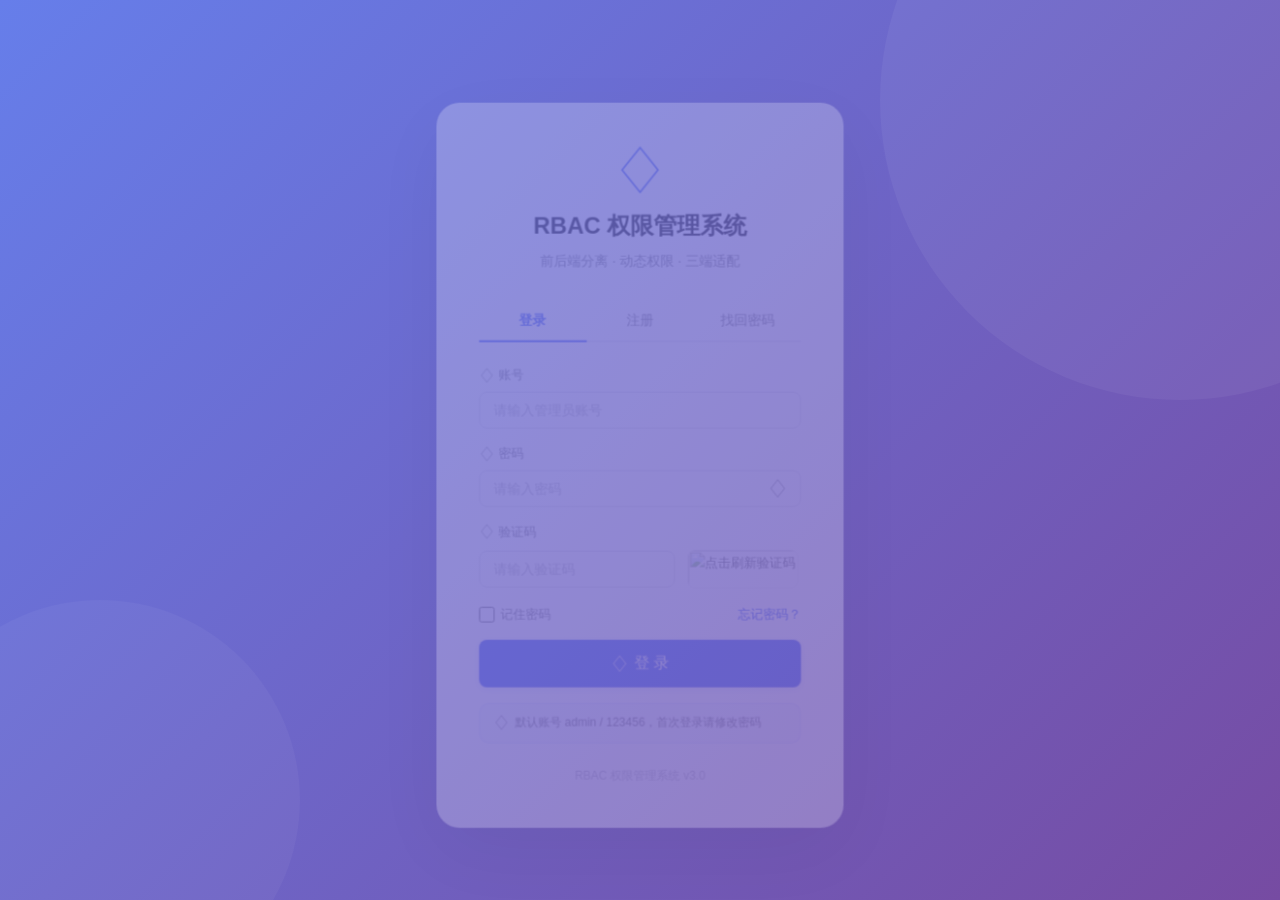
==== commit a0dddeca: "fix: 更新修改文件版本号 bust 缓存（shared-utils/app-users/app-logs）" ====
--- a/pages/home.html
+++ b/pages/home.html
@@ -85,16 +85,16 @@
 
 <script src="../assets/js/core.js?v=3.1.0"></script>
 <script src="../assets/js/shared-ops.js?v=3.1.0"></script>
-<script src="../assets/js/shared-utils.js?v=3.1.0"></script>
+<script src="../assets/js/shared-utils.js?v=3.1.1"></script>
 <script src="../assets/js/theme-switcher.js?v=3.1.0"></script>
 <script src="../assets/js/modals.js?v=3.1.0"></script>
 <script src="../assets/js/app-core.js?v=3.1.0"></script>
 <script src="../assets/js/app-home.js?v=3.1.0"></script>
-<script src="../assets/js/app-users.js?v=3.1.0"></script>
+<script src="../assets/js/app-users.js?v=3.1.1"></script>
 <script src="../assets/js/app-roles.js?v=3.1.0"></script>
 <script src="../assets/js/app-routers.js?v=3.1.0"></script>
 <script src="../assets/js/app-mine.js?v=3.1.0"></script>
-<script src="../assets/js/app-logs.js?v=3.1.0"></script>
+<script src="../assets/js/app-logs.js?v=3.1.1"></script>
 <script src="../assets/js/pc-core.js?v=3.1.0"></script>
 <script src="../assets/js/pc-home.js?v=3.1.0"></script>
 <script src="../assets/js/pc-users.js?v=3.1.0"></script>
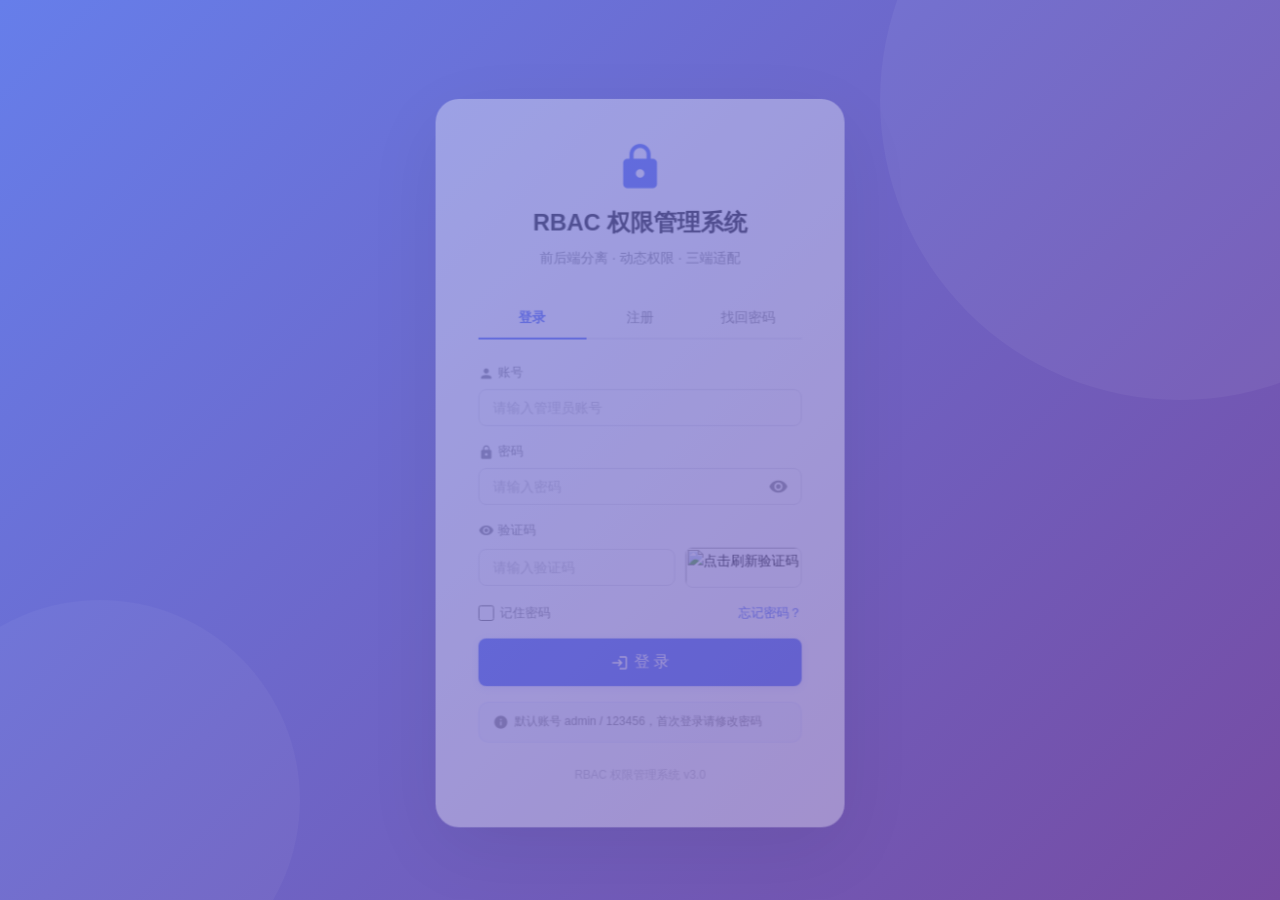
==== commit 95ef86ee: "fix: 移动端导航时清除目标页面旧内容，防止404等残留叠加 navigate() 中在激活新页面前清空其 .app-page-content， 避免之前触发的404页面或其他旧内容与新页面叠加显示" ====
--- a/pages/home.html
+++ b/pages/home.html
@@ -88,7 +88,7 @@
 <script src="../assets/js/shared-utils.js?v=3.1.1"></script>
 <script src="../assets/js/theme-switcher.js?v=3.1.0"></script>
 <script src="../assets/js/modals.js?v=3.1.0"></script>
-<script src="../assets/js/app-core.js?v=3.1.0"></script>
+<script src="../assets/js/app-core.js?v=3.1.1"></script>
 <script src="../assets/js/app-home.js?v=3.1.0"></script>
 <script src="../assets/js/app-users.js?v=3.1.1"></script>
 <script src="../assets/js/app-roles.js?v=3.1.0"></script>
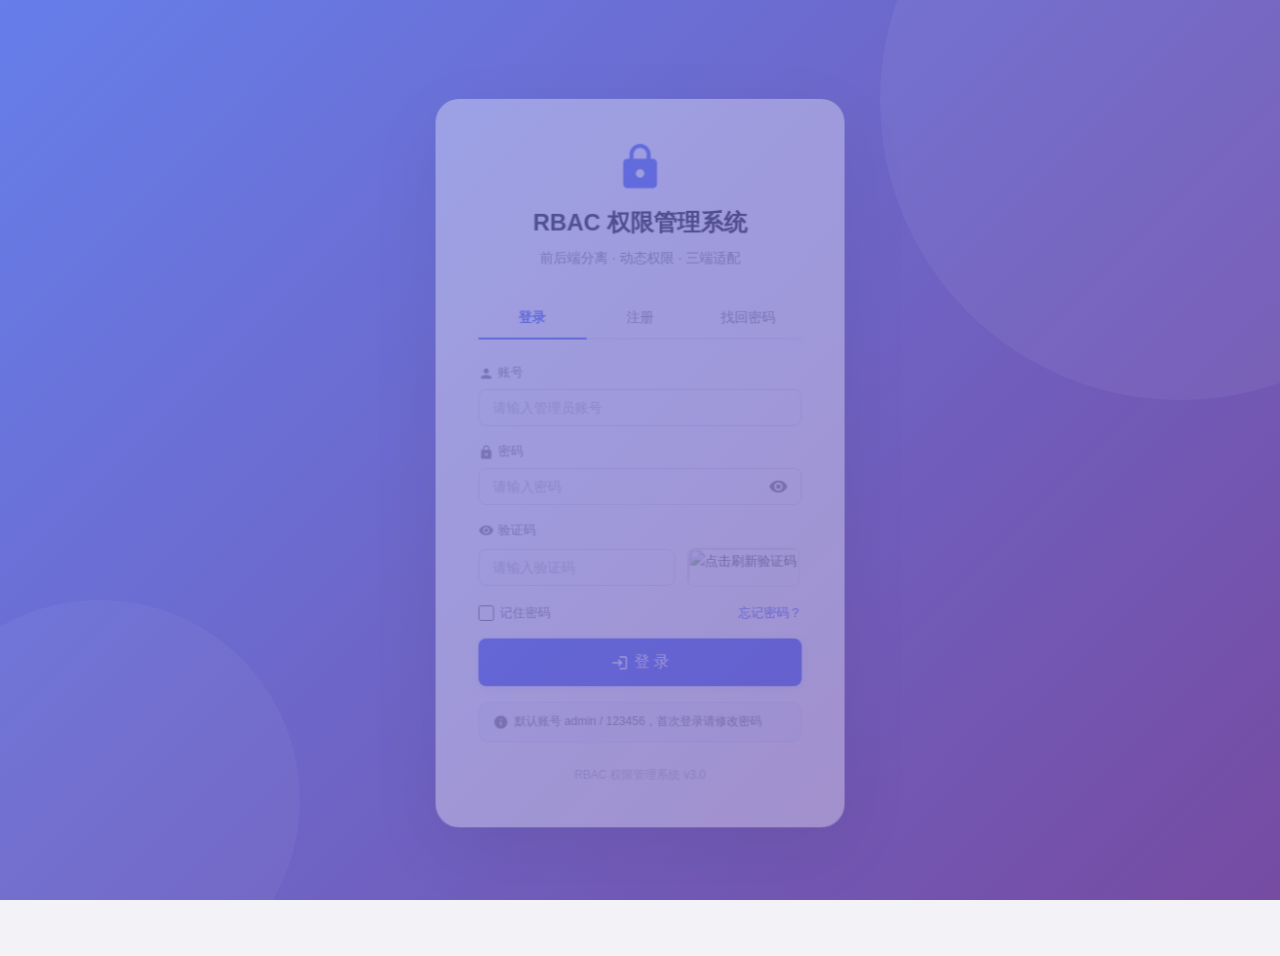
==== commit 985b4151: "refactor: 创建 components.css 公共样式文件，重构移动端 JS 内联样式 - 新增 assets/css/components.css（~200 行通用 CSS 工具类） - " ====
--- a/pages/home.html
+++ b/pages/home.html
@@ -16,6 +16,7 @@
   <link rel="stylesheet" href="../assets/css/pc.css?v=3.0.0">
   <link rel="stylesheet" href="../assets/css/app.css?v=3.0.0">
   <link rel="stylesheet" href="../assets/css/themes.css?v=3.0.0">
+  <link rel="stylesheet" href="../assets/css/components.css?v=3.0.0">
   <script src="../assets/js/apexcharts.min.js"></script>
 </head>
 <body>
--- a/assets/css/components.css
+++ b/assets/css/components.css
@@ -0,0 +1,246 @@
+/* ============================================
+   components.css v1.0 - 公共组件样式
+   封装高频内联样式，统一维护
+   ============================================ */
+
+/* ========== Flex 布局 ========== */
+.flex          { display: flex; }
+.flex-center   { display: flex; align-items: center; }
+.flex-between  { display: flex; justify-content: space-between; align-items: center; }
+.flex-col      { display: flex; flex-direction: column; }
+.flex-wrap     { display: flex; flex-wrap: wrap; }
+.flex-center-center { display: flex; align-items: center; justify-content: center; }
+.flex-1        { flex: 1; }
+
+/* ========== Gap 间距 ========== */
+.gap-2  { gap: 2px; }
+.gap-4  { gap: 4px; }
+.gap-6  { gap: 6px; }
+.gap-8  { gap: 8px; }
+.gap-10 { gap: 10px; }
+.gap-12 { gap: 12px; }
+.gap-16 { gap: 16px; }
+
+/* ========== Padding ========== */
+.p-0-16-16  { padding: 0 16px 16px; }
+.p-0-12-12  { padding: 0 12px 12px; }
+.p-16-0     { padding: 16px 0; }
+.p-24-0     { padding: 24px 0; }
+.p-32       { padding: 32px; }
+.p-8-0      { padding: 8px 0; }
+.p-12       { padding: 12px; }
+
+/* ========== Margin ========== */
+.mt-4   { margin-top: 4px; }
+.mt-8   { margin-top: 8px; }
+.mt-12  { margin-top: 12px; }
+.mt-16  { margin-top: 16px; }
+.mt-24  { margin-top: 24px; }
+.mb-8   { margin-bottom: 8px; }
+.mb-10  { margin-bottom: 10px; }
+.mb-20  { margin-bottom: 20px; }
+.ml-2   { margin-left: 2px; }
+.ml-4   { margin-left: 4px; }
+.ml-8   { margin-left: 8px; }
+
+/* ========== Font Size ========== */
+.fs-10 { font-size: 10px; }
+.fs-11 { font-size: 11px; }
+.fs-12 { font-size: 12px; }
+.fs-13 { font-size: 13px; }
+.fs-14 { font-size: 14px; }
+.fs-15 { font-size: 15px; }
+.fs-16 { font-size: 16px; }
+.fs-18 { font-size: 18px; }
+.fs-20 { font-size: 20px; }
+.fs-24 { font-size: 24px; }
+
+/* ========== Font Weight ========== */
+.fw-500 { font-weight: 500; }
+.fw-600 { font-weight: 600; }
+
+/* ========== Text Color ========== */
+.text-secondary { color: var(--text-secondary); }
+.text-tertiary  { color: var(--text-tertiary); }
+
+/* ========== Avatar ========== */
+.avatar-fill {
+  width: 100%;
+  height: 100%;
+  border-radius: 50%;
+  object-fit: cover;
+}
+
+/* ========== 通用卡片 ========== */
+.card-padding {
+  margin-bottom: 8px;
+  padding: 12px;
+}
+.card-padding-sm {
+  margin-bottom: 10px;
+}
+
+/* ========== 按钮样式 ========== */
+.btn-sm-outline {
+  padding: 0 10px;
+  height: 30px;
+  font-size: 12px;
+}
+.btn-sm-outline-w12 {
+  padding: 0 12px;
+  height: 32px;
+  font-size: 12px;
+}
+
+/* ========== 文字行样式（日志/通用） ========== */
+.text-row-primary {
+  font-size: 14px;
+  font-weight: 500;
+}
+.text-row-secondary {
+  font-size: 12px;
+  color: var(--text-secondary);
+  margin-top: 4px;
+}
+.text-row-meta {
+  font-size: 11px;
+  color: var(--text-tertiary);
+  margin-top: 4px;
+  display: flex;
+  justify-content: space-between;
+}
+
+/* ========== 日志卡片 ========== */
+.log-card {
+  display: flex;
+  justify-content: space-between;
+  align-items: center;
+}
+.log-card + .log-detail {
+  font-size: 12px;
+  color: var(--text-secondary);
+  margin-top: 4px;
+}
+
+/* ========== 权限复选框行 ========== */
+.perm-item-row {
+  display: flex;
+  align-items: center;
+  gap: 8px;
+  padding: 8px 0;
+}
+.perm-item-row .perm-label {
+  flex: 1;
+}
+.perm-levels {
+  display: flex;
+  gap: 8px;
+}
+.perm-level {
+  display: flex;
+  align-items: center;
+  gap: 4px;
+  font-size: 12px;
+}
+
+/* ========== 角色/路由列表头部 ========== */
+.item-header {
+  display: flex;
+  align-items: center;
+  justify-content: space-between;
+}
+.item-header-left {
+  display: flex;
+  align-items: center;
+  gap: 10px;
+}
+.item-title {
+  font-size: 15px;
+  font-weight: 600;
+}
+.item-title-lg {
+  font-size: 16px;
+  font-weight: 600;
+}
+.item-subtitle {
+  font-size: 12px;
+  color: var(--text-secondary);
+  margin-top: 2px;
+}
+
+/* ========== 编辑弹窗内容区 ========== */
+.modal-body {
+  padding: 0 16px 16px;
+}
+.modal-body-scroll {
+  padding: 0 16px 16px;
+  max-height: 60vh;
+  overflow-y: auto;
+}
+
+/* ========== 图标容器 ========== */
+.icon-lg {
+  font-size: 24px;
+}
+
+/* ========== 用户名/标签组合 ========== */
+.name-badge {
+  display: flex;
+  align-items: center;
+  gap: 4px;
+}
+
+/* ========== 头像区域（PC个人中心） ========== */
+.avatar-section {
+  display: flex;
+  align-items: center;
+  gap: 12px;
+}
+.avatar-circle {
+  width: 60px;
+  height: 60px;
+  font-size: 24px;
+  background: var(--primary);
+  color: #fff;
+  border-radius: 50%;
+  display: flex;
+  align-items: center;
+  justify-content: center;
+}
+
+/* ========== 首页统计区域 ========== */
+.home-stat-text {
+  font-size: 13px;
+  color: var(--text-secondary);
+  padding: 0 0 8px;
+}
+
+/* ========== 表单区域标题 ========== */
+.form-section-title {
+  margin-top: 16px;
+  font-size: 14px;
+  font-weight: 600;
+  color: var(--text-primary);
+}
+.form-section-card {
+  background: var(--bg-card);
+  border-radius: 10px;
+  margin-top: 8px;
+  overflow: hidden;
+}
+
+/* ========== 隐藏 ========== */
+.hidden { display: none; }
+
+/* ========== 进度条 ========== */
+.progress-bar-bg {
+  flex: 1;
+  height: 3px;
+  border-radius: 2px;
+  background: var(--border);
+}
+
+/* ========== 空白居中 ========== */
+.text-center {
+  text-align: center;
+}
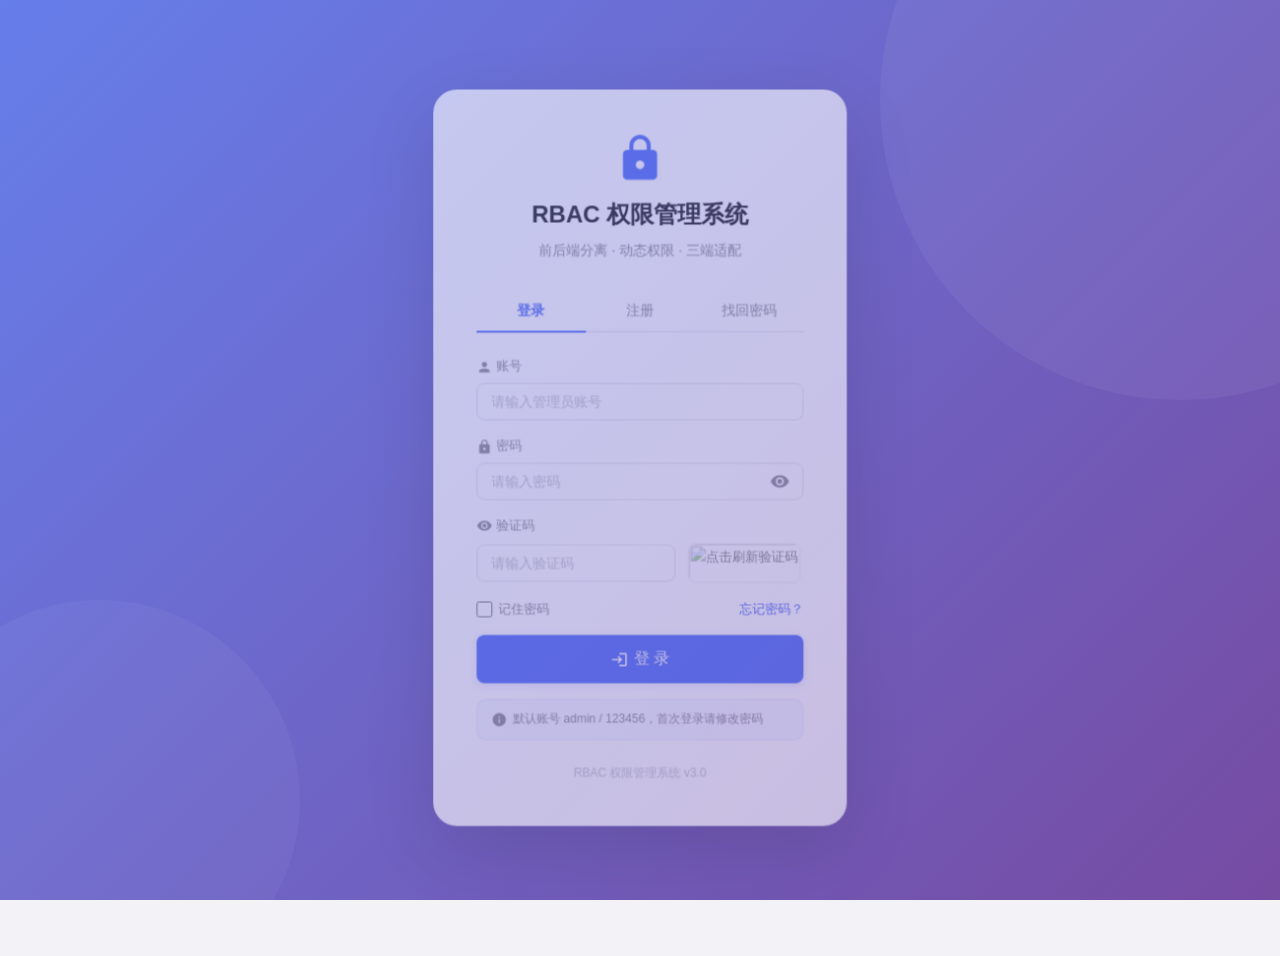
==== commit 0ce86db5: "fix: Material Icons 本地化修复 — font-display:swap + 移除激进 fallback 问题根因： - font-display:block 导致字体加载期间图标完" ====
--- a/pages/home.html
+++ b/pages/home.html
@@ -11,7 +11,7 @@
   <meta http-equiv="Cache-Control" content="no-cache, no-store, must-revalidate">
   <meta http-equiv="Pragma" content="no-cache">
   <meta http-equiv="Expires" content="0">
-  <link rel="stylesheet" href="../assets/css/material-icons.css?v=3.0.0">
+  <link rel="stylesheet" href="../assets/css/material-icons.css?v=3.5.0">
   <link rel="stylesheet" href="../assets/css/global.css?v=3.0.0">
   <link rel="stylesheet" href="../assets/css/pc.css?v=3.0.0">
   <link rel="stylesheet" href="../assets/css/app.css?v=3.0.0">
@@ -84,7 +84,7 @@
   <div class="theme-grid" id="theme-grid"></div>
 </div>
 
-<script src="../assets/js/core.js?v=3.1.0"></script>
+<script src="../assets/js/core.js?v=3.5.0"></script>
 <script src="../assets/js/shared-ops.js?v=3.1.0"></script>
 <script src="../assets/js/shared-utils.js?v=3.1.1"></script>
 <script src="../assets/js/theme-switcher.js?v=3.1.0"></script>
@@ -96,7 +96,7 @@
 <script src="../assets/js/app-routers.js?v=3.1.0"></script>
 <script src="../assets/js/app-mine.js?v=3.1.0"></script>
 <script src="../assets/js/app-logs.js?v=3.1.1"></script>
-<script src="../assets/js/pc-core.js?v=3.1.0"></script>
+<script src="../assets/js/pc-core.js?v=3.5.0"></script>
 <script src="../assets/js/pc-home.js?v=3.1.0"></script>
 <script src="../assets/js/pc-users.js?v=3.1.0"></script>
 <script src="../assets/js/pc-roles.js?v=3.1.0"></script>
--- a/assets/css/material-icons.css
+++ b/assets/css/material-icons.css
@@ -1,13 +1,14 @@
-/* Material Icons - 本地字体（离线可用） */
+/* Material Icons - 本地离线版本 */
+/* 参考：https://developers.google.cn/fonts/docs/material_icons */
+
 @font-face {
   font-family: 'Material Icons';
   font-style: normal;
   font-weight: 400;
   src: url('../fonts/MaterialIcons-Regular.woff2') format('woff2');
-  font-display: block;
+  font-display: swap;
 }
 
-/* 字体加载失败时的 fallback：隐藏文字，由 JS 注入占位符 */
 .mi {
   font-family: 'Material Icons';
   font-weight: normal;
@@ -22,17 +23,19 @@
   direction: ltr;
   -webkit-font-smoothing: antialiased;
   -moz-osx-font-smoothing: grayscale;
-  pointer-events: none;
   text-rendering: optimizeLegibility;
   font-feature-settings: 'liga';
+  -webkit-font-feature-settings: 'liga';
   vertical-align: middle;
   user-select: none;
 }
 
-/* 字体未加载时的 fallback 状态 */
+/* 字体加载失败时的 fallback */
 .mi-fallback {
   font-family: inherit !important;
   font-style: normal !important;
+  color: var(--text-tertiary, #c7c7cc) !important;
+  font-size: 18px !important;
 }
 
 .mi-sm { font-size: 20px; }
--- a/assets/css/global.css
+++ b/assets/css/global.css
@@ -348,6 +348,7 @@
 .text-center { text-align: center; }
 .text-sm { font-size: 12px; }
 .text-secondary { color: var(--text-secondary); }
+.text-tertiary  { color: var(--text-tertiary); }
 .mt-8 { margin-top: 8px; }
 .mt-16 { margin-top: 16px; }
 .mt-24 { margin-top: 24px; }
--- a/assets/css/pc.css
+++ b/assets/css/pc.css
@@ -17,8 +17,8 @@
 /* ========== 侧边栏 ========== */
 .sidebar {
   width: 260px;
-  background: linear-gradient(180deg, #0f0f23 0%, #1a1a3e 50%, #16213e 100%);
-  color: #fff;
+  background: linear-gradient(180deg, var(--sidebar-bg-start, #1a1a2e) 0%, var(--sidebar-bg-end, #16213e) 100%);
+  color: var(--sidebar-text, rgba(255,255,255,0.65));
   display: flex;
   flex-direction: column;
   position: fixed;
@@ -73,7 +73,7 @@
   gap: 12px;
   padding: 12px 16px;
   border-radius: var(--radius-sm);
-  color: rgba(255,255,255,0.55);
+  color: var(--sidebar-text, rgba(255,255,255,0.55));
   cursor: pointer;
   transition: all 0.2s cubic-bezier(0.4, 0, 0.2, 1);
   margin-bottom: 4px;
@@ -84,10 +84,10 @@
 }
 .nav-item:hover {
   background: rgba(255,255,255,0.06);
-  color: rgba(255,255,255,0.9);
+  color: #fff;
 }
 .nav-item.active {
-  background: var(--primary);
+  background: var(--sidebar-active-bg, var(--primary));
   color: #fff;
   box-shadow: 0 4px 16px rgba(79,110,247,0.4);
 }
@@ -336,7 +336,7 @@
   display: flex;
   align-items: center;
   justify-content: center;
-  background: linear-gradient(135deg, #667eea 0%, #764ba2 100%);
+  background: linear-gradient(135deg, var(--login-gradient-start, #667eea) 0%, var(--login-gradient-end, #764ba2) 100%);
   padding: 20px;
 }
 .login-card {
--- a/assets/css/app.css
+++ b/assets/css/app.css
@@ -787,9 +787,7 @@
   from { opacity: 0; }
   to { opacity: 1; }
 }
-@keyframes spin {
-  to { transform: rotate(360deg); }
-}
+/* spin 动画已在 global.css 中定义 */
 
 /* ========== 移动端权限级别样式 ========== */
 .role-perm-item {
@@ -938,10 +936,6 @@
 .scroll-loading .mi.spin {
   animation: spin 1s linear infinite;
 }
-@keyframes spin {
-  from { transform: rotate(0deg); }
-  to { transform: rotate(360deg); }
-}
 
 @keyframes slideUp {
   from { transform: translateY(100%); opacity: 0; }
--- a/assets/css/components.css
+++ b/assets/css/components.css
@@ -29,6 +29,8 @@
 .p-32       { padding: 32px; }
 .p-8-0      { padding: 8px 0; }
 .p-12       { padding: 12px; }
+.p-0-0-8-24 { padding: 0 0 8px 24px; }
+.p-8-0-4-0  { padding: 8px 0 4px; }
 
 /* ========== Margin ========== */
 .mt-4   { margin-top: 4px; }
@@ -55,13 +57,22 @@
 .fs-20 { font-size: 20px; }
 .fs-24 { font-size: 24px; }
 
-/* ========== Font Weight ========== */
+/* ========== 通用尺寸 ========== */
+.w-100   { width: 100%; }
+.h-100   { height: 100%; }
+
+/* ========== Cursor ========== */
+.cursor-pointer { cursor: pointer; }
+
+/* ========== Margin Reset ========== */
+.m-0  { margin: 0; }
+.m-1  { margin: 1px; }
+.mt-0 { margin-top: 0; }
 .fw-500 { font-weight: 500; }
 .fw-600 { font-weight: 600; }
 
 /* ========== Text Color ========== */
-.text-secondary { color: var(--text-secondary); }
-.text-tertiary  { color: var(--text-tertiary); }
+/* .text-secondary 已在 global.css 中定义 */
 
 /* ========== Avatar ========== */
 .avatar-fill {
@@ -182,6 +193,11 @@
 .icon-lg {
   font-size: 24px;
 }
+.icon-primary { color: var(--primary); }
+.icon-success { color: var(--success); }
+.icon-warning { color: var(--warning); }
+.icon-danger  { color: var(--danger); }
+.icon-info    { color: var(--info); }
 
 /* ========== 用户名/标签组合 ========== */
 .name-badge {
@@ -240,7 +256,123 @@
   background: var(--border);
 }
 
+/* ========== 密码强度条 ========== */
+.str-bar {
+  flex: 1;
+  height: 3px;
+  border-radius: 2px;
+  background: var(--border);
+}
+
 /* ========== 空白居中 ========== */
-.text-center {
+/* .text-center 已在 global.css 中定义 */
+
+/* ========== PC 个人中心 ========== */
+.mine-hero {
+  background: linear-gradient(135deg, var(--primary), #6C63FF);
+  padding: 40px 32px;
+  color: #fff;
+  position: relative;
+}
+.mine-hero-circle {
+  position: absolute;
+  border-radius: 50%;
+  background: rgba(255,255,255,0.1);
+}
+.mine-hero-circle-1 {
+  top: -40px; right: -40px;
+  width: 160px; height: 160px;
+}
+.mine-hero-circle-2 {
+  bottom: -30px; right: 60px;
+  width: 100px; height: 100px;
+  background: rgba(255,255,255,0.08);
+}
+.avatar-wrap {
+  position: relative;
+  width: 100px;
+  height: 100px;
+  flex-shrink: 0;
+  cursor: pointer;
+}
+.mine-hero-avatar {
+  width: 100px;
+  height: 100px;
+  border-radius: 50%;
+  object-fit: cover;
+  border: 3px solid rgba(255,255,255,0.3);
+  backdrop-filter: blur(10px);
+}
+.mine-hero-avatar-placeholder {
+  width: 100px;
+  height: 100px;
+  border-radius: 50%;
+  background: rgba(255,255,255,0.2);
+  color: #fff;
+  display: flex;
+  align-items: center;
+  justify-content: center;
+  font-size: 40px;
+  font-weight: 600;
+  backdrop-filter: blur(10px);
+  border: 3px solid rgba(255,255,255,0.3);
+}
+.mine-hero-name {
+  margin: 0 0 8px;
+  font-size: 26px;
+  font-weight: 700;
+}
+.mine-hero-role {
+  margin: 0;
+  font-size: 14px;
+  opacity: 0.9;
+}
+.mine-role-badge {
+  background: rgba(255,255,255,0.2);
+  padding: 4px 12px;
+  border-radius: 20px;
+  font-size: 12px;
+}
+.mine-hero-meta {
+  margin: 8px 0 0;
+  font-size: 13px;
+  opacity: 0.75;
+}
+.mine-info-grid {
+  display: grid;
+  grid-template-columns: repeat(4, 1fr);
+  gap: 16px;
+  margin-bottom: 32px;
+}
+.mine-info-card {
   text-align: center;
-}
+  padding: 16px;
+  background: var(--bg-secondary);
+  border-radius: 12px;
+}
+.mine-info-icon {
+  font-size: 24px;
+  font-weight: 700;
+  margin-bottom: 4px;
+}
+.mine-info-label {
+  font-size: 12px;
+  color: var(--text-secondary);
+}
+.mine-info-value {
+  font-size: 14px;
+  font-weight: 500;
+  margin-top: 4px;
+}
+.mine-forms-grid {
+  display: grid;
+  grid-template-columns: 1fr 1fr;
+  gap: 24px;
+}
+.mine-form-title {
+  margin: 0 0 20px;
+  font-size: 18px;
+  display: flex;
+  align-items: center;
+  gap: 8px;
+}
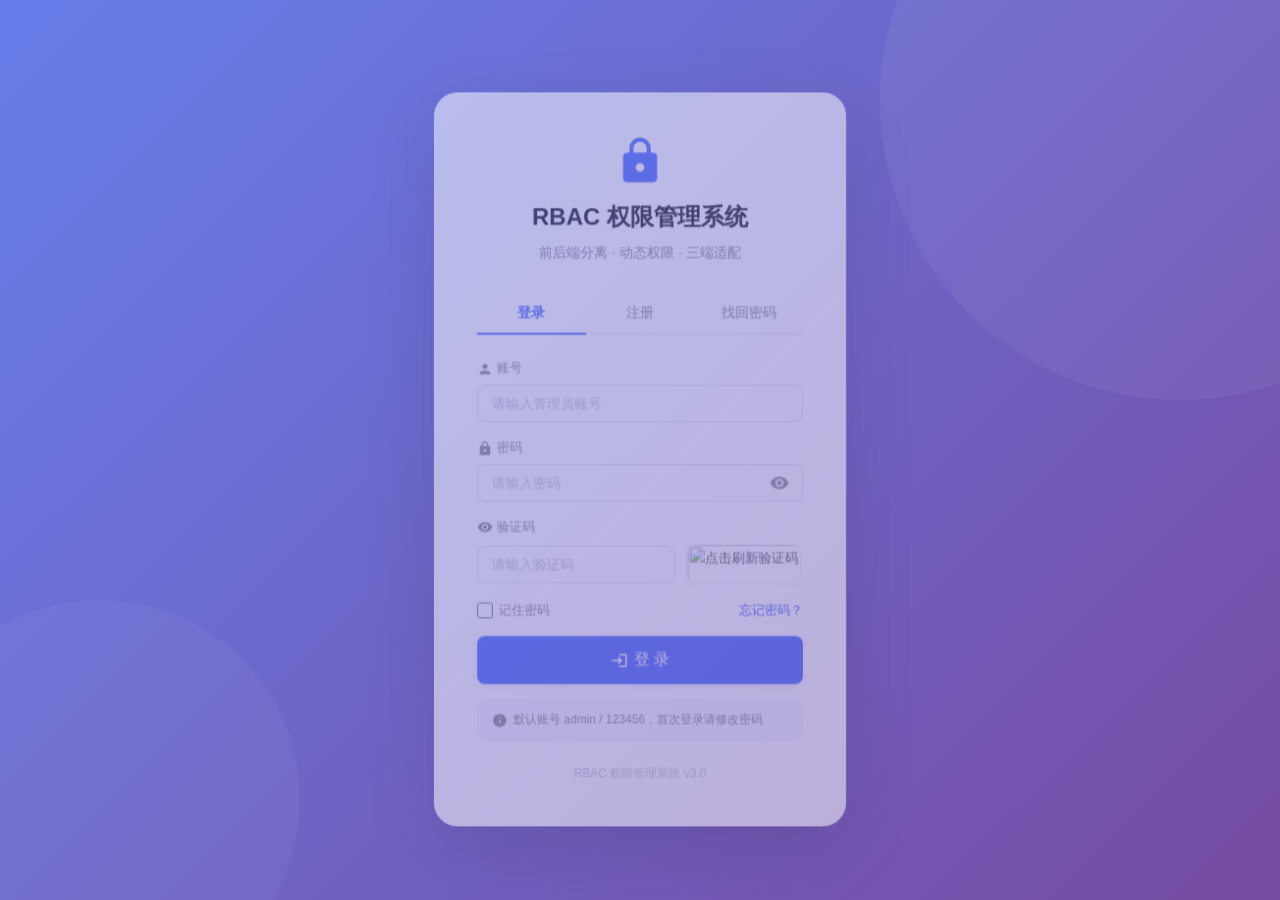
==== commit 5c1cd42d: "fix: 路由图标选择器实时预览 — 选择后立即生效 问题：openIconPicker 选择图标后只更新 hidden input value， 未更新预览 div (#inputId-previe" ====
--- a/pages/home.html
+++ b/pages/home.html
@@ -84,7 +84,7 @@
   <div class="theme-grid" id="theme-grid"></div>
 </div>
 
-<script src="../assets/js/core.js?v=3.5.0"></script>
+<script src="../assets/js/core.js?v=3.5.1"></script>
 <script src="../assets/js/shared-ops.js?v=3.1.0"></script>
 <script src="../assets/js/shared-utils.js?v=3.1.1"></script>
 <script src="../assets/js/theme-switcher.js?v=3.1.0"></script>
@@ -96,7 +96,7 @@
 <script src="../assets/js/app-routers.js?v=3.1.0"></script>
 <script src="../assets/js/app-mine.js?v=3.1.0"></script>
 <script src="../assets/js/app-logs.js?v=3.1.1"></script>
-<script src="../assets/js/pc-core.js?v=3.5.0"></script>
+<script src="../assets/js/pc-core.js?v=3.5.1"></script>
 <script src="../assets/js/pc-home.js?v=3.1.0"></script>
 <script src="../assets/js/pc-users.js?v=3.1.0"></script>
 <script src="../assets/js/pc-roles.js?v=3.1.0"></script>
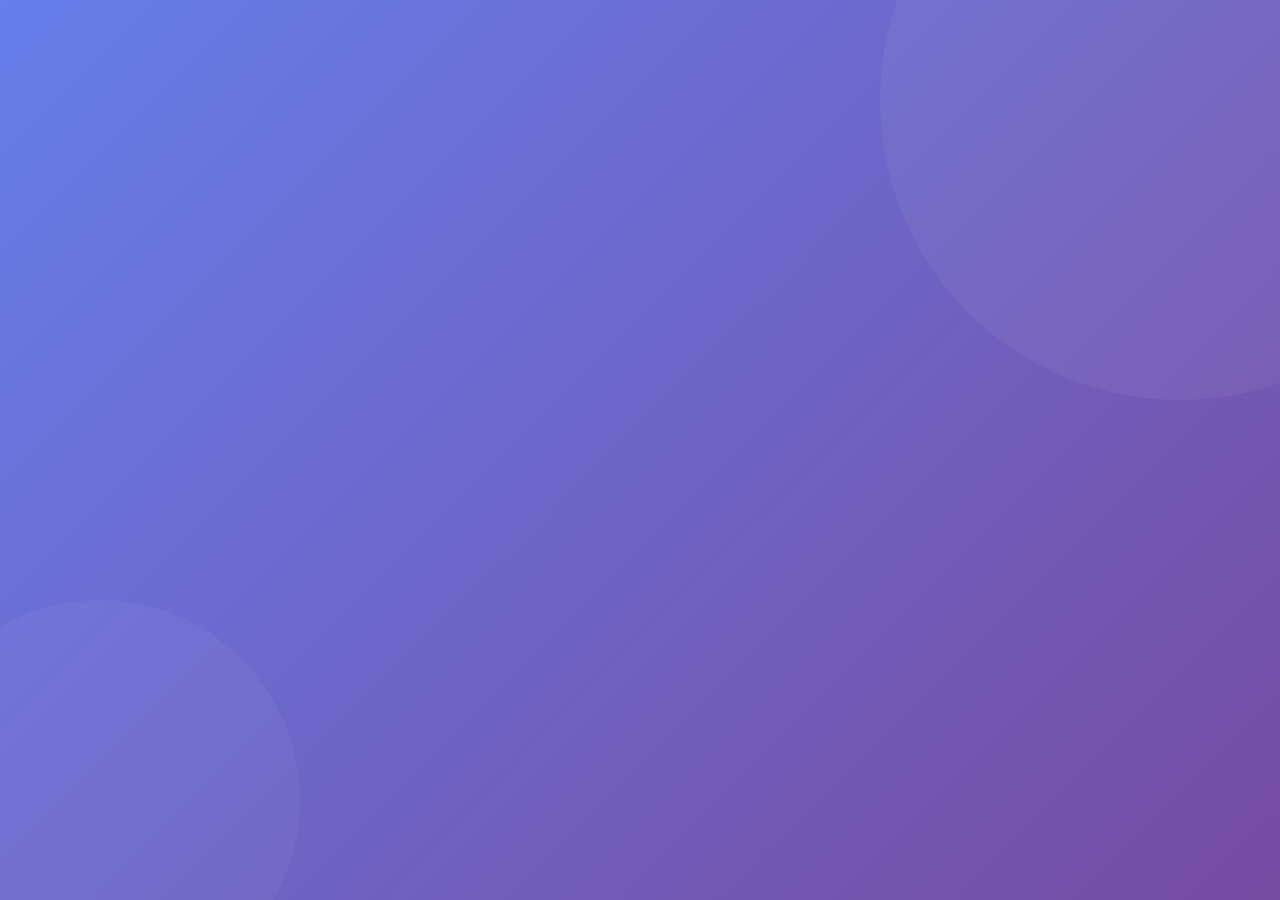
==== commit 5262af9d: "fix: 会话安全验证 + 密码修改强制退出 + 暗色模式输入框修复 1. requireLogin() 每次 API 调用从 DB 验证用户 status，    被禁用用户自动销毁 session" ====
--- a/pages/home.html
+++ b/pages/home.html
@@ -15,7 +15,7 @@
   <link rel="stylesheet" href="../assets/css/global.css?v=3.0.0">
   <link rel="stylesheet" href="../assets/css/pc.css?v=3.0.0">
   <link rel="stylesheet" href="../assets/css/app.css?v=3.0.0">
-  <link rel="stylesheet" href="../assets/css/themes.css?v=3.0.0">
+  <link rel="stylesheet" href="../assets/css/themes.css?v=3.6.0">
   <link rel="stylesheet" href="../assets/css/components.css?v=3.0.0">
   <script src="../assets/js/apexcharts.min.js"></script>
 </head>
@@ -84,7 +84,7 @@
   <div class="theme-grid" id="theme-grid"></div>
 </div>
 
-<script src="../assets/js/core.js?v=3.5.1"></script>
+<script src="../assets/js/core.js?v=3.6.0"></script>
 <script src="../assets/js/shared-ops.js?v=3.1.0"></script>
 <script src="../assets/js/shared-utils.js?v=3.1.1"></script>
 <script src="../assets/js/theme-switcher.js?v=3.1.0"></script>
@@ -94,15 +94,15 @@
 <script src="../assets/js/app-users.js?v=3.1.1"></script>
 <script src="../assets/js/app-roles.js?v=3.1.0"></script>
 <script src="../assets/js/app-routers.js?v=3.1.0"></script>
-<script src="../assets/js/app-mine.js?v=3.1.0"></script>
+<script src="../assets/js/app-mine.js?v=3.6.0"></script>
 <script src="../assets/js/app-logs.js?v=3.1.1"></script>
-<script src="../assets/js/pc-core.js?v=3.5.1"></script>
+<script src="../assets/js/pc-core.js?v=3.6.0"></script>
 <script src="../assets/js/pc-home.js?v=3.1.0"></script>
 <script src="../assets/js/pc-users.js?v=3.1.0"></script>
 <script src="../assets/js/pc-roles.js?v=3.1.0"></script>
 <script src="../assets/js/pc-routers.js?v=3.1.0"></script>
 <script src="../assets/js/pc-logs.js?v=3.1.0"></script>
-<script src="../assets/js/pc-mine.js?v=3.1.0"></script>
+<script src="../assets/js/pc-mine.js?v=3.6.0"></script>
 <script src="../assets/js/pc-pages.js?v=3.1.0"></script>
 <script>
 (function () {
--- a/assets/css/themes.css
+++ b/assets/css/themes.css
@@ -430,6 +430,11 @@
   color: var(--text-primary) !important;
   border-color: var(--border) !important;
 }
+[data-theme="dark"] .app-form-item .form-input,
+[data-theme="dark"] .app-form-item .form-select {
+  border: none !important;
+  box-shadow: none !important;
+}
 
 /* 搜索栏 */
 [data-theme="dark"] .search-bar { background: transparent !important; }
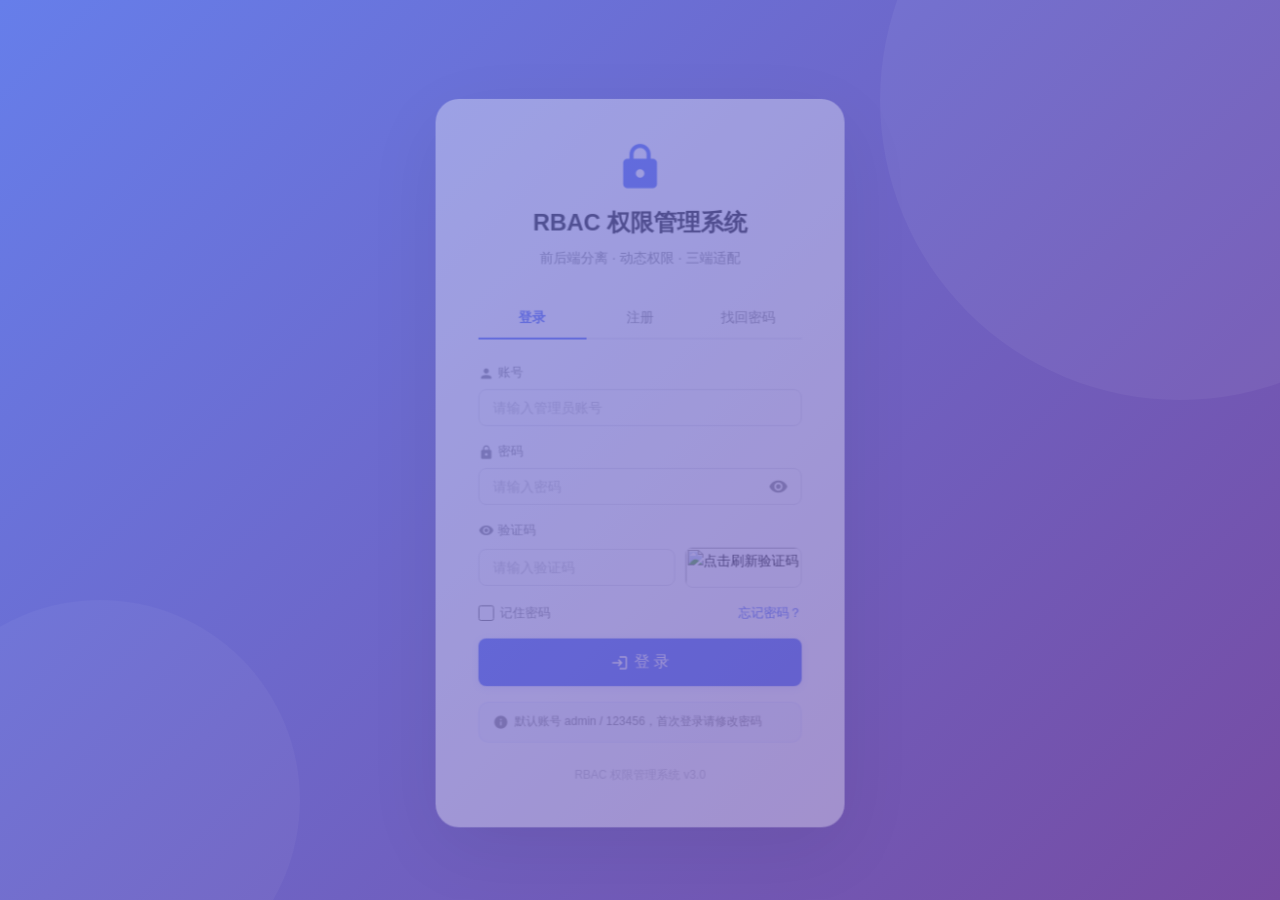
==== commit de24e288: "feat: 添加 favicon 图标 (#130) - 创建 assets/favicon.svg（紫色渐变锁形图标）  - index.html 和所有 pages/*.html 添加 favic" ====
--- a/pages/home.html
+++ b/pages/home.html
@@ -8,6 +8,10 @@
   <meta name="apple-mobile-web-app-status-bar-style" content="black-translucent">
   <meta name="format-detection" content="telephone=no">
   <title>RBAC 权限管理系统</title>
+  <link rel="icon" type="image/svg+xml" href="../assets/favicon.svg">
+  <link rel="apple-touch-icon" href="../assets/favicon.svg">
+  <link rel="icon" type="image/svg+xml" href="../assets/favicon.svg">
+  <link rel="apple-touch-icon" href="../assets/favicon.svg">
   <meta http-equiv="Cache-Control" content="no-cache, no-store, must-revalidate">
   <meta http-equiv="Pragma" content="no-cache">
   <meta http-equiv="Expires" content="0">
